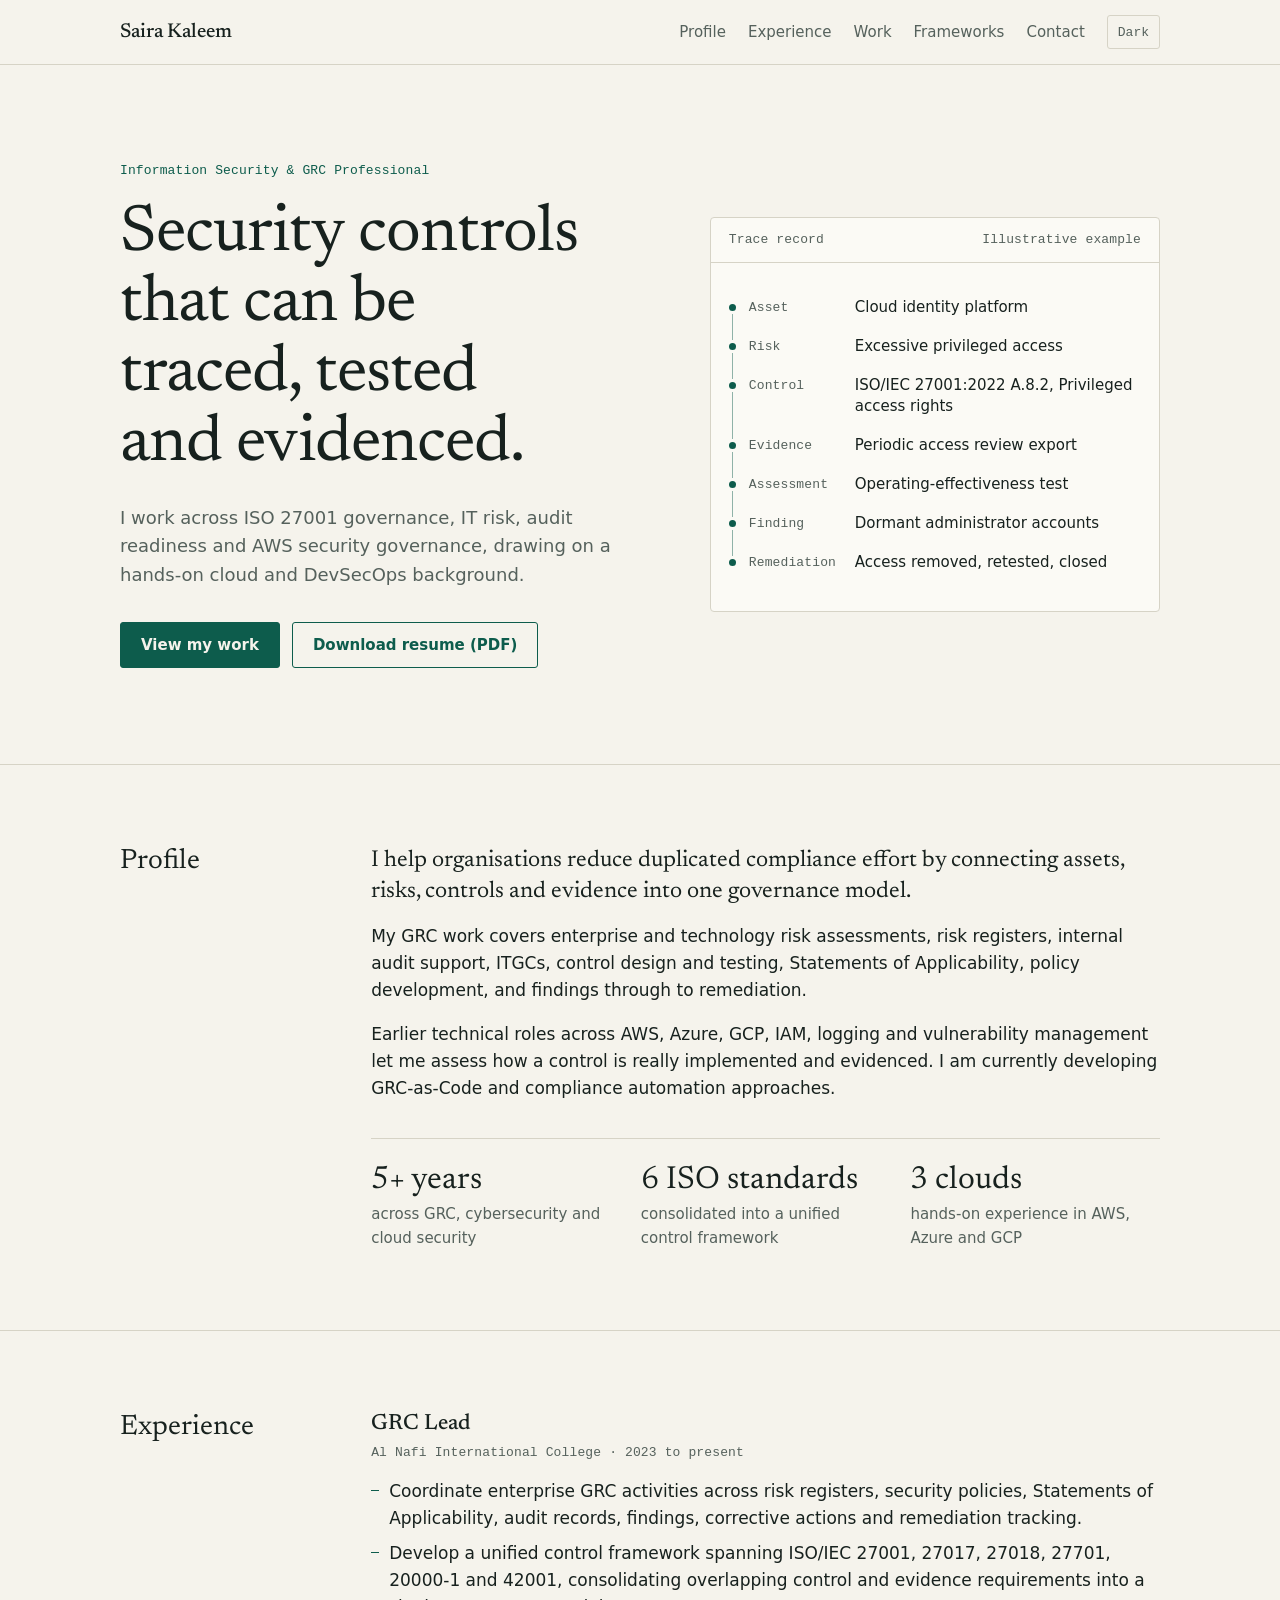
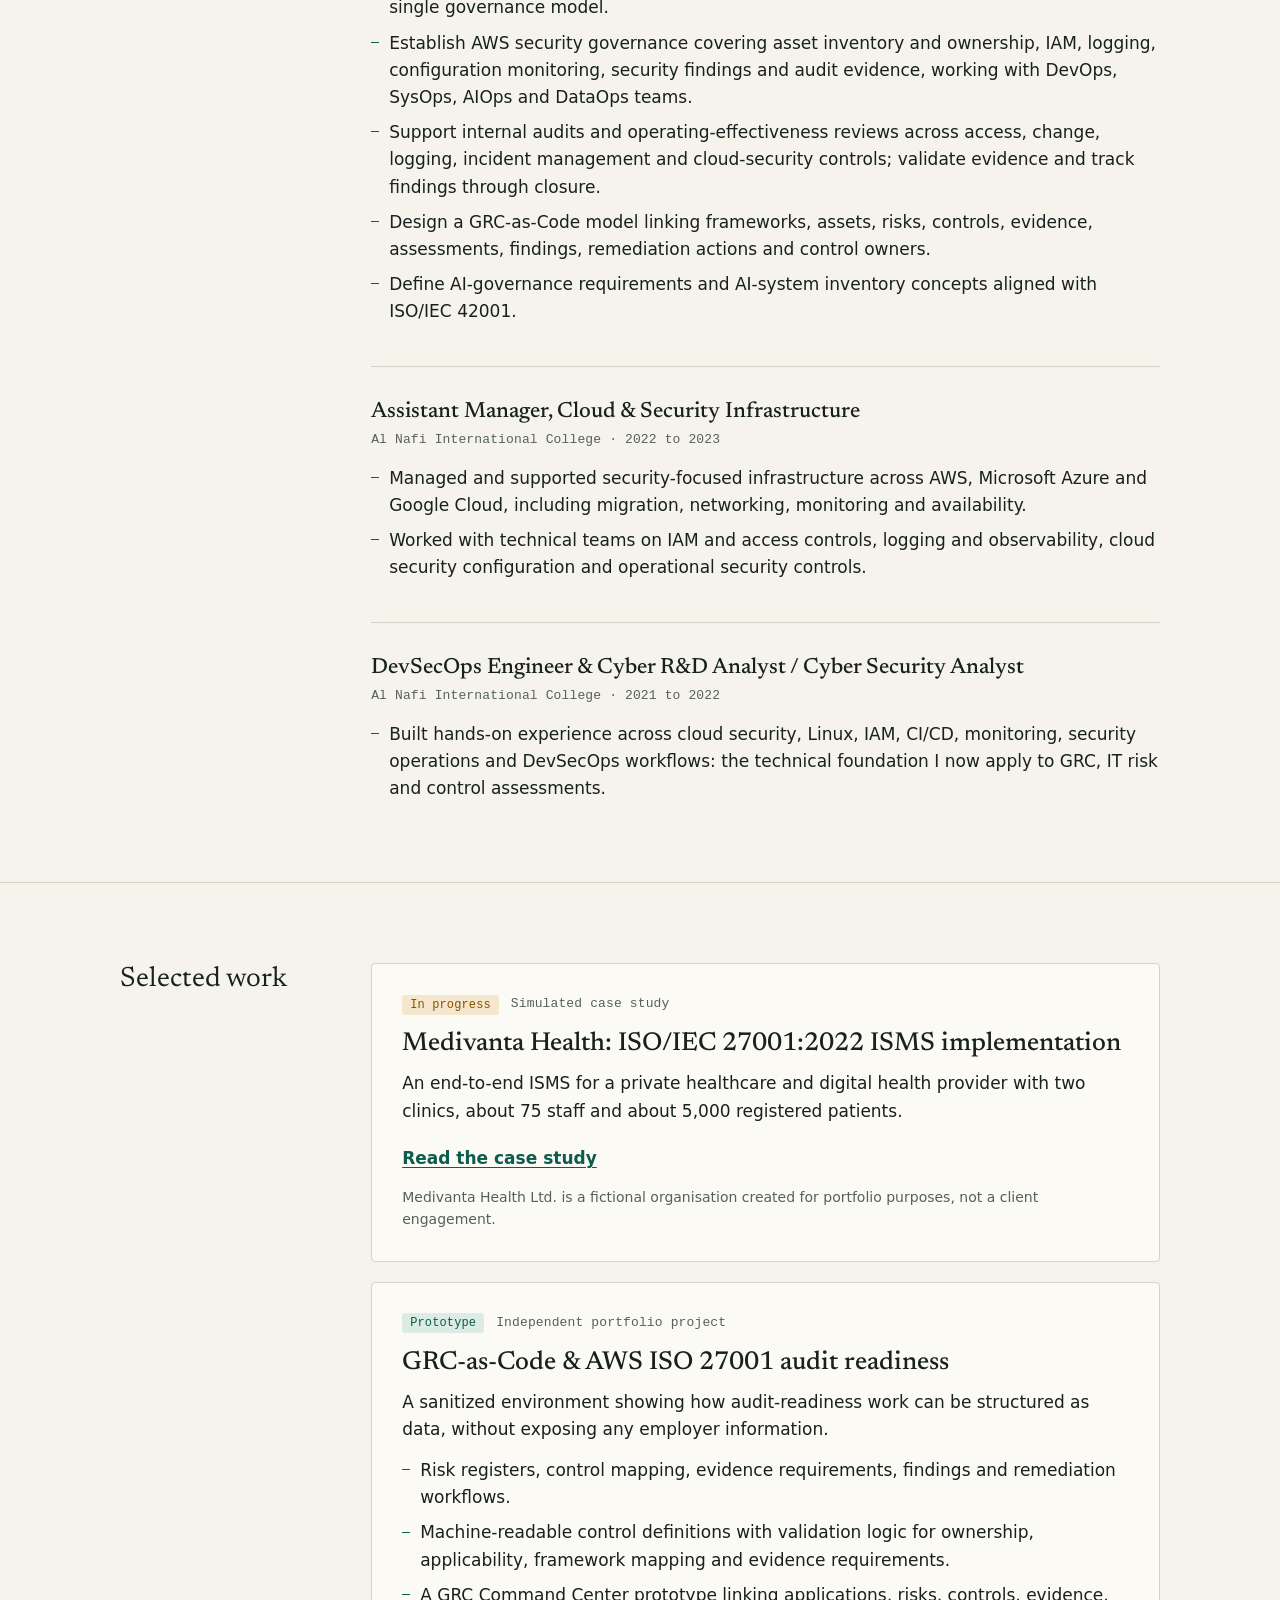
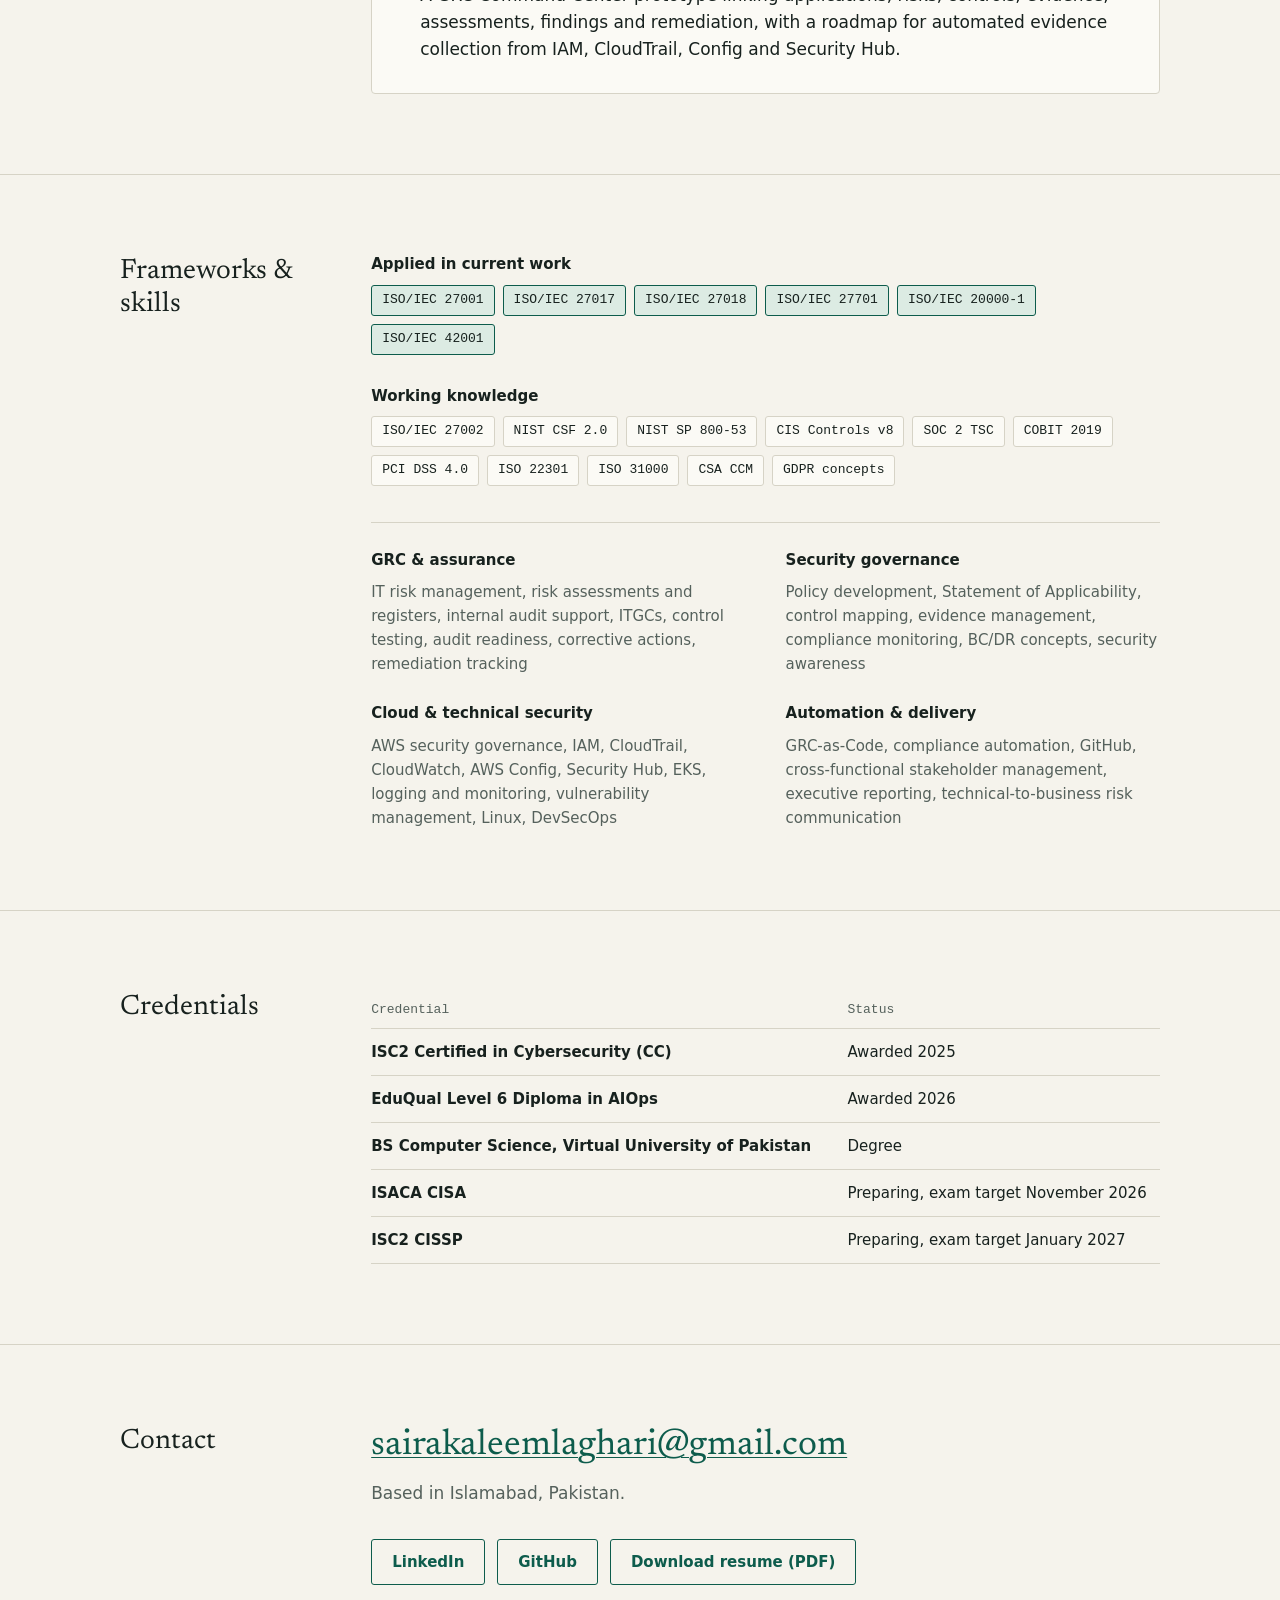
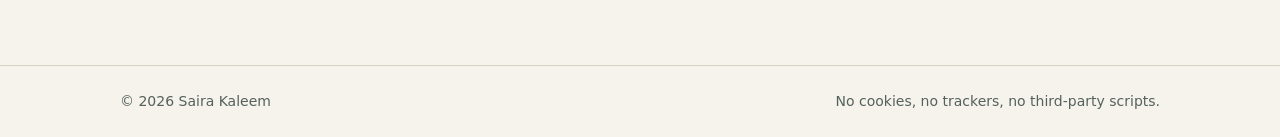
==== index.html @ 89016e3f "Add portfolio website Co-Authored-By: Claude Opus 5.5 <noreply@anthropic.com>" ====
<!doctype html>
<html lang="en">
<head>
  <meta charset="utf-8">
  <meta name="viewport" content="width=device-width, initial-scale=1">
  <meta http-equiv="Content-Security-Policy" content="default-src 'none'; style-src 'self'; script-src 'self'; img-src 'self'; font-src 'self'; base-uri 'self'; form-action 'none'">
  <meta name="referrer" content="strict-origin-when-cross-origin">
  <title>Saira Kaleem | Information Security &amp; GRC</title>
  <meta name="description" content="Information Security and GRC professional with 5+ years across ISO 27001 governance, risk management, internal audit support and AWS security governance.">
  <meta property="og:title" content="Saira Kaleem | Information Security &amp; GRC">
  <meta property="og:description" content="ISO 27001 governance, IT risk, audit readiness and cloud security. Portfolio and case studies.">
  <meta property="og:type" content="website">
  <link rel="icon" href="assets/favicon.svg" type="image/svg+xml">
  <link rel="preload" href="assets/fonts/newsreader-var.woff2" as="font" type="font/woff2" crossorigin>
  <link rel="stylesheet" href="assets/styles.css">
  <script src="assets/theme.js"></script>
</head>
<body>
<a class="skip" href="#main">Skip to content</a>

<header class="site-head">
  <div class="wrap">
    <a class="brand" href="#top">Saira Kaleem</a>
    <nav class="nav" aria-label="Main">
      <a href="#profile">Profile</a>
      <a href="#experience">Experience</a>
      <a href="#work">Work</a>
      <a href="#frameworks">Frameworks</a>
      <a href="#contact">Contact</a>
      <button class="theme-toggle" type="button" hidden>Theme</button>
    </nav>
  </div>
</header>

<main id="main">
  <section class="hero" id="top">
    <div class="wrap">
      <div>
        <p class="eyebrow mono">Information Security &amp; GRC Professional</p>
        <h1>Security controls that can be traced, tested and evidenced.</h1>
        <p class="hero-lede">I work across ISO 27001 governance, IT risk, audit readiness and AWS security governance, drawing on a hands-on cloud and DevSecOps background.</p>
        <div class="actions">
          <a class="btn btn-primary" href="#work">View my work</a>
          <a class="btn btn-ghost" href="assets/Saira_Kaleem_Resume.pdf" download>Download resume (PDF)</a>
        </div>
      </div>

      <figure class="trace" aria-label="Illustrative example of one risk traced from asset to remediation">
        <figcaption class="trace-head mono"><span>Trace record</span><span>Illustrative example</span></figcaption>
        <ol class="trace-list">
          <li><span class="mono">Asset</span><span>Cloud identity platform</span></li>
          <li><span class="mono">Risk</span><span>Excessive privileged access</span></li>
          <li><span class="mono">Control</span><span>ISO/IEC 27001:2022 A.8.2, Privileged access rights</span></li>
          <li><span class="mono">Evidence</span><span>Periodic access review export</span></li>
          <li><span class="mono">Assessment</span><span>Operating-effectiveness test</span></li>
          <li><span class="mono">Finding</span><span>Dormant administrator accounts</span></li>
          <li><span class="mono">Remediation</span><span>Access removed, retested, closed</span></li>
        </ol>
      </figure>
    </div>
  </section>

  <section class="section" id="profile">
    <div class="wrap">
      <div class="section-label"><h2>Profile</h2></div>
      <div>
        <div class="profile">
          <div class="profile-text">
            <p>I help organisations reduce duplicated compliance effort by connecting assets, risks, controls and evidence into one governance model.</p>
            <p>My GRC work covers enterprise and technology risk assessments, risk registers, internal audit support, ITGCs, control design and testing, Statements of Applicability, policy development, and findings through to remediation.</p>
            <p>Earlier technical roles across AWS, Azure, GCP, IAM, logging and vulnerability management let me assess how a control is really implemented and evidenced. I am currently developing GRC-as-Code and compliance automation approaches.</p>
          </div>
        </div>
        <dl class="facts">
          <div><dt>5+ years</dt><dd>across GRC, cybersecurity and cloud security</dd></div>
          <div><dt>6 ISO standards</dt><dd>consolidated into a unified control framework</dd></div>
          <div><dt>3 clouds</dt><dd>hands-on experience in AWS, Azure and GCP</dd></div>
        </dl>
      </div>
    </div>
  </section>

  <section class="section" id="experience">
    <div class="wrap">
      <div class="section-label"><h2>Experience</h2></div>
      <div>
        <article class="role">
          <h3>GRC Lead</h3>
          <p class="role-meta mono">Al Nafi International College · 2023 to present</p>
          <ul class="ticks">
            <li>Coordinate enterprise GRC activities across risk registers, security policies, Statements of Applicability, audit records, findings, corrective actions and remediation tracking.</li>
            <li>Develop a unified control framework spanning ISO/IEC 27001, 27017, 27018, 27701, 20000-1 and 42001, consolidating overlapping control and evidence requirements into a single governance model.</li>
            <li>Establish AWS security governance covering asset inventory and ownership, IAM, logging, configuration monitoring, security findings and audit evidence, working with DevOps, SysOps, AIOps and DataOps teams.</li>
            <li>Support internal audits and operating-effectiveness reviews across access, change, logging, incident management and cloud-security controls; validate evidence and track findings through closure.</li>
            <li>Design a GRC-as-Code model linking frameworks, assets, risks, controls, evidence, assessments, findings, remediation actions and control owners.</li>
            <li>Define AI-governance requirements and AI-system inventory concepts aligned with ISO/IEC 42001.</li>
          </ul>
        </article>
        <article class="role">
          <h3>Assistant Manager, Cloud &amp; Security Infrastructure</h3>
          <p class="role-meta mono">Al Nafi International College · 2022 to 2023</p>
          <ul class="ticks">
            <li>Managed and supported security-focused infrastructure across AWS, Microsoft Azure and Google Cloud, including migration, networking, monitoring and availability.</li>
            <li>Worked with technical teams on IAM and access controls, logging and observability, cloud security configuration and operational security controls.</li>
          </ul>
        </article>
        <article class="role">
          <h3>DevSecOps Engineer &amp; Cyber R&amp;D Analyst / Cyber Security Analyst</h3>
          <p class="role-meta mono">Al Nafi International College · 2021 to 2022</p>
          <ul class="ticks">
            <li>Built hands-on experience across cloud security, Linux, IAM, CI/CD, monitoring, security operations and DevSecOps workflows: the technical foundation I now apply to GRC, IT risk and control assessments.</li>
          </ul>
        </article>
      </div>
    </div>
  </section>

  <section class="section" id="work">
    <div class="wrap">
      <div class="section-label"><h2>Selected work</h2></div>
      <div>
        <article class="card">
          <div class="card-top mono"><span class="status status-progress">In progress</span><span>Simulated case study</span></div>
          <h3>Medivanta Health: ISO/IEC 27001:2022 ISMS implementation</h3>
          <p>An end-to-end ISMS for a private healthcare and digital health provider with two clinics, about 75 staff and about 5,000 registered patients.</p>
          <a class="card-link" href="projects/medivanta-isms.html">Read the case study</a>
          <p class="fineprint">Medivanta Health Ltd. is a fictional organisation created for portfolio purposes, not a client engagement.</p>
        </article>
        <article class="card">
          <div class="card-top mono"><span class="status status-built">Prototype</span><span>Independent portfolio project</span></div>
          <h3>GRC-as-Code &amp; AWS ISO 27001 audit readiness</h3>
          <p>A sanitized environment showing how audit-readiness work can be structured as data, without exposing any employer information.</p>
          <ul class="ticks">
            <li>Risk registers, control mapping, evidence requirements, findings and remediation workflows.</li>
            <li>Machine-readable control definitions with validation logic for ownership, applicability, framework mapping and evidence requirements.</li>
            <li>A GRC Command Center prototype linking applications, risks, controls, evidence, assessments, findings and remediation, with a roadmap for automated evidence collection from IAM, CloudTrail, Config and Security Hub.</li>
          </ul>
        </article>
      </div>
    </div>
  </section>

  <section class="section" id="frameworks">
    <div class="wrap">
      <div class="section-label"><h2>Frameworks &amp; skills</h2></div>
      <div>
        <div class="block">
          <h3 class="sub-h">Applied in current work</h3>
          <ul class="chips applied">
            <li>ISO/IEC 27001</li><li>ISO/IEC 27017</li><li>ISO/IEC 27018</li><li>ISO/IEC 27701</li><li>ISO/IEC 20000-1</li><li>ISO/IEC 42001</li>
          </ul>
        </div>
        <div class="block">
          <h3 class="sub-h">Working knowledge</h3>
          <ul class="chips">
            <li>ISO/IEC 27002</li><li>NIST CSF 2.0</li><li>NIST SP 800-53</li><li>CIS Controls v8</li><li>SOC 2 TSC</li><li>COBIT 2019</li><li>PCI DSS 4.0</li><li>ISO 22301</li><li>ISO 31000</li><li>CSA CCM</li><li>GDPR concepts</li>
          </ul>
        </div>
        <div class="skills">
          <div><h3 class="sub-h">GRC &amp; assurance</h3><p>IT risk management, risk assessments and registers, internal audit support, ITGCs, control testing, audit readiness, corrective actions, remediation tracking</p></div>
          <div><h3 class="sub-h">Security governance</h3><p>Policy development, Statement of Applicability, control mapping, evidence management, compliance monitoring, BC/DR concepts, security awareness</p></div>
          <div><h3 class="sub-h">Cloud &amp; technical security</h3><p>AWS security governance, IAM, CloudTrail, CloudWatch, AWS Config, Security Hub, EKS, logging and monitoring, vulnerability management, Linux, DevSecOps</p></div>
          <div><h3 class="sub-h">Automation &amp; delivery</h3><p>GRC-as-Code, compliance automation, GitHub, cross-functional stakeholder management, executive reporting, technical-to-business risk communication</p></div>
        </div>
      </div>
    </div>
  </section>

  <section class="section" id="credentials">
    <div class="wrap">
      <div class="section-label"><h2>Credentials</h2></div>
      <div class="table-scroll">
        <table>
          <thead><tr><th scope="col">Credential</th><th scope="col">Status</th></tr></thead>
          <tbody>
            <tr><th scope="row">ISC2 Certified in Cybersecurity (CC)</th><td>Awarded 2025</td></tr>
            <tr><th scope="row">EduQual Level 6 Diploma in AIOps</th><td>Awarded 2026</td></tr>
            <tr><th scope="row">BS Computer Science, Virtual University of Pakistan</th><td>Degree</td></tr>
            <tr><th scope="row">ISACA CISA</th><td>Preparing, exam target November 2026</td></tr>
            <tr><th scope="row">ISC2 CISSP</th><td>Preparing, exam target January 2027</td></tr>
          </tbody>
        </table>
      </div>
    </div>
  </section>

  <section class="section" id="contact">
    <div class="wrap">
      <div class="section-label"><h2>Contact</h2></div>
      <div>
        <p class="contact-line"><a href="mailto:sairakaleemlaghari@gmail.com">sairakaleemlaghari@gmail.com</a></p>
        <p class="contact-meta">Based in Islamabad, Pakistan.</p>
        <div class="actions">
          <a class="btn btn-ghost" href="https://www.linkedin.com/in/sairakaleem/" rel="me noopener">LinkedIn</a>
          <a class="btn btn-ghost" href="https://github.com/Saira521" rel="me noopener">GitHub</a>
          <a class="btn btn-ghost" href="assets/Saira_Kaleem_Resume.pdf" download>Download resume (PDF)</a>
        </div>
      </div>
    </div>
  </section>
</main>

<footer class="site-foot">
  <div class="wrap">
    <span>© 2026 Saira Kaleem</span>
    <span>No cookies, no trackers, no third-party scripts.</span>
  </div>
</footer>
</body>
</html>
---- assets/styles.css ----
/* Saira Kaleem portfolio. Colours are tokens; dark mode redefines them only. */

@font-face { font-family: "Newsreader"; src: url("fonts/newsreader-var.woff2") format("woff2"); font-weight: 200 800; font-display: swap; }
@font-face { font-family: "IBM Plex Sans"; src: url("fonts/plex-sans-400.woff2") format("woff2"); font-weight: 400; font-display: swap; }
@font-face { font-family: "IBM Plex Sans"; src: url("fonts/plex-sans-600.woff2") format("woff2"); font-weight: 600; font-display: swap; }
@font-face { font-family: "IBM Plex Mono"; src: url("fonts/plex-mono-400.woff2") format("woff2"); font-weight: 400; font-display: swap; }

:root {
  color-scheme: light;
  --paper: #f5f3ec;
  --panel: #fbfaf5;
  --ink: #17211e;
  --muted: #55615c;
  --rule: #d6d3c6;
  --accent: #0d5c4c;
  --accent-ink: #f5f3ec;
  --amber: #8a5200;
  --amber-bg: #f4e7cd;
  --green-bg: #dcebe3;

  --serif: "Newsreader", Georgia, "Times New Roman", serif;
  --sans: "IBM Plex Sans", "Segoe UI", system-ui, sans-serif;
  --mono: "IBM Plex Mono", Consolas, monospace;
  --gutter: clamp(16px, 4vw, 40px);
}

@media (prefers-color-scheme: dark) {
  :root:not([data-theme="light"]) {
    color-scheme: dark;
    --paper: #101614;
    --panel: #171f1c;
    --ink: #e8eae3;
    --muted: #a0aaa5;
    --rule: #2d3733;
    --accent: #6fcdb5;
    --accent-ink: #0d1412;
    --amber: #e7b566;
    --amber-bg: #33280f;
    --green-bg: #17302a;
  }
}

:root[data-theme="dark"] {
  color-scheme: dark;
  --paper: #101614;
  --panel: #171f1c;
  --ink: #e8eae3;
  --muted: #a0aaa5;
  --rule: #2d3733;
  --accent: #6fcdb5;
  --accent-ink: #0d1412;
  --amber: #e7b566;
  --amber-bg: #33280f;
  --green-bg: #17302a;
}

*, *::before, *::after { box-sizing: border-box; }
html { scroll-behavior: smooth; scroll-padding-top: 88px; -webkit-text-size-adjust: 100%; }
body { margin: 0; background: var(--paper); color: var(--ink); font: 400 17px/1.6 var(--sans); }
img { display: block; max-width: 100%; height: auto; }
a { color: var(--accent); text-underline-offset: 3px; text-decoration-thickness: 1px; }
a:hover { text-decoration-thickness: 2px; }
:focus-visible { outline: 2px solid var(--accent); outline-offset: 3px; border-radius: 2px; }
h1, h2, h3, p, ul, dl, dd, table { margin: 0; padding: 0; }
ul { list-style: none; }

.wrap { width: 100%; max-width: 1120px; margin: 0 auto; padding: 0 var(--gutter); }
.skip { position: absolute; left: -999px; top: 8px; background: var(--ink); color: var(--paper); padding: 8px 14px; z-index: 20; }
.skip:focus { left: 8px; }
.mono { font-family: var(--mono); font-size: 0.8125rem; letter-spacing: 0.01em; }

/* Header */
.site-head { position: sticky; top: 0; z-index: 10; background: var(--paper); border-bottom: 1px solid var(--rule); }
.site-head .wrap { display: flex; flex-wrap: wrap; align-items: center; gap: 4px 28px; min-height: 64px; padding-block: 10px; }
.brand { font: 500 1.25rem/1.2 var(--serif); color: var(--ink); text-decoration: none; margin-right: auto; }
.nav { display: flex; flex-wrap: wrap; align-items: center; gap: 2px 22px; font-size: 0.9375rem; }
.nav a { color: var(--muted); text-decoration: none; padding: 6px 0; }
.nav a:hover { color: var(--ink); }
.theme-toggle { font: 400 0.8125rem var(--mono); color: var(--muted); background: none; border: 1px solid var(--rule); border-radius: 3px; padding: 6px 10px; cursor: pointer; min-height: 34px; }
.theme-toggle:hover { color: var(--ink); border-color: var(--muted); }

/* Hero */
.hero .wrap { display: grid; grid-template-columns: minmax(0, 1.15fr) minmax(0, 1fr); gap: clamp(32px, 6vw, 72px); align-items: center; padding-block: clamp(48px, 8vw, 96px); }
.eyebrow { color: var(--accent); margin-bottom: 18px; }
.hero h1 { font: 400 clamp(2.5rem, 5.6vw, 4.125rem)/1.06 var(--serif); letter-spacing: -0.015em; text-wrap: balance; }
.hero-lede { margin-top: 24px; font-size: 1.125rem; color: var(--muted); max-width: 34em; }
.actions { display: flex; flex-wrap: wrap; gap: 12px; margin-top: 32px; }
.btn { display: inline-flex; align-items: center; min-height: 46px; padding: 10px 20px; border: 1px solid var(--accent); border-radius: 3px; font-weight: 600; font-size: 0.9375rem; text-decoration: none; }
.btn-primary { background: var(--accent); color: var(--accent-ink); }
.btn-primary:hover { opacity: 0.9; }
.btn-ghost:hover { background: var(--green-bg); }

/* Trace record: the signature element */
.trace { margin: 0; background: var(--panel); border: 1px solid var(--rule); border-radius: 4px; }
.trace-head { display: flex; flex-wrap: wrap; justify-content: space-between; gap: 2px 16px; padding: 12px 18px; border-bottom: 1px solid var(--rule); color: var(--muted); }
.trace-list { padding: 8px 18px 12px; }
.trace-list li { position: relative; display: grid; grid-template-columns: 96px minmax(0, 1fr); gap: 10px; padding: 9px 0 9px 20px; font-size: 0.9375rem; line-height: 1.4; }
.trace-list li::before { content: ""; position: absolute; left: 0; top: 16px; width: 7px; height: 7px; border-radius: 50%; background: var(--accent); }
.trace-list li:not(:last-child)::after { content: ""; position: absolute; left: 3px; top: 26px; bottom: -13px; width: 1px; background: var(--accent); opacity: 0.45; }
.trace-list .mono { color: var(--muted); padding-top: 2px; }

@media (prefers-reduced-motion: no-preference) {
  .trace-list li { animation: trace-in 0.45s ease-out both; }
  .trace-list li:nth-child(2) { animation-delay: 0.12s; }
  .trace-list li:nth-child(3) { animation-delay: 0.24s; }
  .trace-list li:nth-child(4) { animation-delay: 0.36s; }
  .trace-list li:nth-child(5) { animation-delay: 0.48s; }
  .trace-list li:nth-child(6) { animation-delay: 0.6s; }
  .trace-list li:nth-child(7) { animation-delay: 0.72s; }
}
@media (prefers-reduced-motion: reduce) { html { scroll-behavior: auto; } }
@keyframes trace-in { from { opacity: 0; transform: translateY(5px); } to { opacity: 1; transform: none; } }

/* Sections */
.section { border-top: 1px solid var(--rule); }
.section > .wrap { display: grid; grid-template-columns: 200px minmax(0, 1fr); gap: 24px clamp(24px, 4vw, 56px); padding-block: clamp(48px, 7vw, 80px); }
.section-label { position: sticky; top: 96px; align-self: start; }
.section-label h2 { font: 400 1.75rem/1.15 var(--serif); }
.section-label .mono { display: block; color: var(--muted); margin-bottom: 6px; }

/* Profile */
.profile-text p + p { margin-top: 16px; }
.profile-text p:first-child { font: 400 1.4375rem/1.35 var(--serif); }
.facts { display: grid; grid-template-columns: repeat(3, minmax(0, 1fr)); gap: 20px; margin-top: 36px; padding-top: 24px; border-top: 1px solid var(--rule); }
.facts dt { font: 400 2rem/1.1 var(--serif); }
.facts dd { font-size: 0.9375rem; color: var(--muted); margin-top: 4px; }
.facts div { display: flex; flex-direction: column; }

/* Experience */
.role + .role { margin-top: 40px; padding-top: 32px; border-top: 1px solid var(--rule); }
.role h3 { font: 500 1.375rem/1.25 var(--serif); }
.role-meta { color: var(--muted); margin: 4px 0 14px; }
.ticks li { position: relative; padding-left: 18px; }
.ticks li + li { margin-top: 8px; }
.ticks li::before { content: ""; position: absolute; left: 0; top: 0.72em; width: 8px; height: 1px; background: var(--accent); }

/* Work */
.card { display: block; background: var(--panel); border: 1px solid var(--rule); border-radius: 4px; padding: clamp(20px, 3vw, 30px); }
.card + .card { margin-top: 20px; }
.card-top { display: flex; flex-wrap: wrap; align-items: center; gap: 8px 12px; margin-bottom: 14px; color: var(--muted); }
.status { font: 400 0.75rem var(--mono); padding: 3px 8px; border-radius: 3px; }
.status-progress { background: var(--amber-bg); color: var(--amber); }
.status-built { background: var(--green-bg); color: var(--accent); }
.status-planned { background: var(--amber-bg); color: var(--amber); }
.card h3 { font: 500 1.625rem/1.2 var(--serif); }
.card p { margin-top: 10px; }
.card .ticks { margin-top: 14px; }
.card-link { display: inline-block; margin-top: 16px; font-weight: 600; padding: 4px 0; }
.fineprint { font-size: 0.875rem; color: var(--muted); }

/* Frameworks + skills */
.sub-h { font: 600 0.9375rem/1.3 var(--sans); margin-bottom: 10px; }
.sub-note { font-size: 0.9375rem; color: var(--muted); margin: -6px 0 12px; }
.block + .block { margin-top: 32px; }
.chips { display: flex; flex-wrap: wrap; gap: 8px; }
.chips li { font: 400 0.8125rem/1.3 var(--mono); padding: 6px 10px; border: 1px solid var(--rule); border-radius: 3px; background: var(--panel); }
.chips.applied li { border-color: var(--accent); background: var(--green-bg); }
.skills { display: grid; grid-template-columns: repeat(2, minmax(0, 1fr)); gap: 28px 40px; margin-top: 36px; padding-top: 28px; border-top: 1px solid var(--rule); }
.skills p { font-size: 0.9375rem; color: var(--muted); }

/* Tables */
.table-scroll { overflow-x: auto; }
table { width: 100%; border-collapse: collapse; font-size: 0.9375rem; }
th, td { text-align: left; vertical-align: top; padding: 11px 16px 11px 0; border-bottom: 1px solid var(--rule); }
th { font-weight: 600; }
thead th { font: 400 0.8125rem var(--mono); color: var(--muted); }
td:last-child, th:last-child { padding-right: 0; }

/* Contact */
.contact-line { font: 400 clamp(1.5rem, 3.6vw, 2.25rem)/1.2 var(--serif); overflow-wrap: anywhere; }
.contact-meta { margin-top: 12px; color: var(--muted); }

.site-foot { border-top: 1px solid var(--rule); color: var(--muted); font-size: 0.875rem; }
.site-foot .wrap { display: flex; flex-wrap: wrap; justify-content: space-between; gap: 6px 24px; padding-block: 24px; }

/* Case study */
.study-head .wrap { padding-block: clamp(40px, 7vw, 72px) clamp(28px, 4vw, 44px); }
.study-head h1 { font: 400 clamp(2.25rem, 5vw, 3.5rem)/1.08 var(--serif); letter-spacing: -0.012em; max-width: 18em; text-wrap: balance; }
.study-head .hero-lede { max-width: 42em; }
.back { display: inline-block; margin-bottom: 24px; font-size: 0.9375rem; padding: 4px 0; }
.notice { margin-top: 28px; max-width: 46em; padding: 14px 18px; border-left: 3px solid var(--amber); background: var(--amber-bg); font-size: 0.9375rem; }
.lede-block { font: 400 1.3125rem/1.4 var(--serif); margin-bottom: 18px; }
.two-col { display: grid; grid-template-columns: repeat(2, minmax(0, 1fr)); gap: 8px 32px; }
.two-col li + li { margin-top: 0; }
.clauses tbody th { white-space: nowrap; }

@media (max-width: 860px) {
  .hero .wrap { grid-template-columns: minmax(0, 1fr); }
  .section > .wrap { grid-template-columns: minmax(0, 1fr); }
  .section-label { position: static; }
}
@media (max-width: 620px) {
  html { scroll-padding-top: 112px; }
  body { font-size: 16px; }
  .site-head .wrap { padding-block: 8px; }
  .facts { grid-template-columns: minmax(0, 1fr); gap: 14px; }
  .skills, .two-col { grid-template-columns: minmax(0, 1fr); }
  .trace-list li { grid-template-columns: minmax(0, 1fr); gap: 0; }
  .btn { flex: 1 1 auto; justify-content: center; }
  .nav { gap: 0 16px; }
}
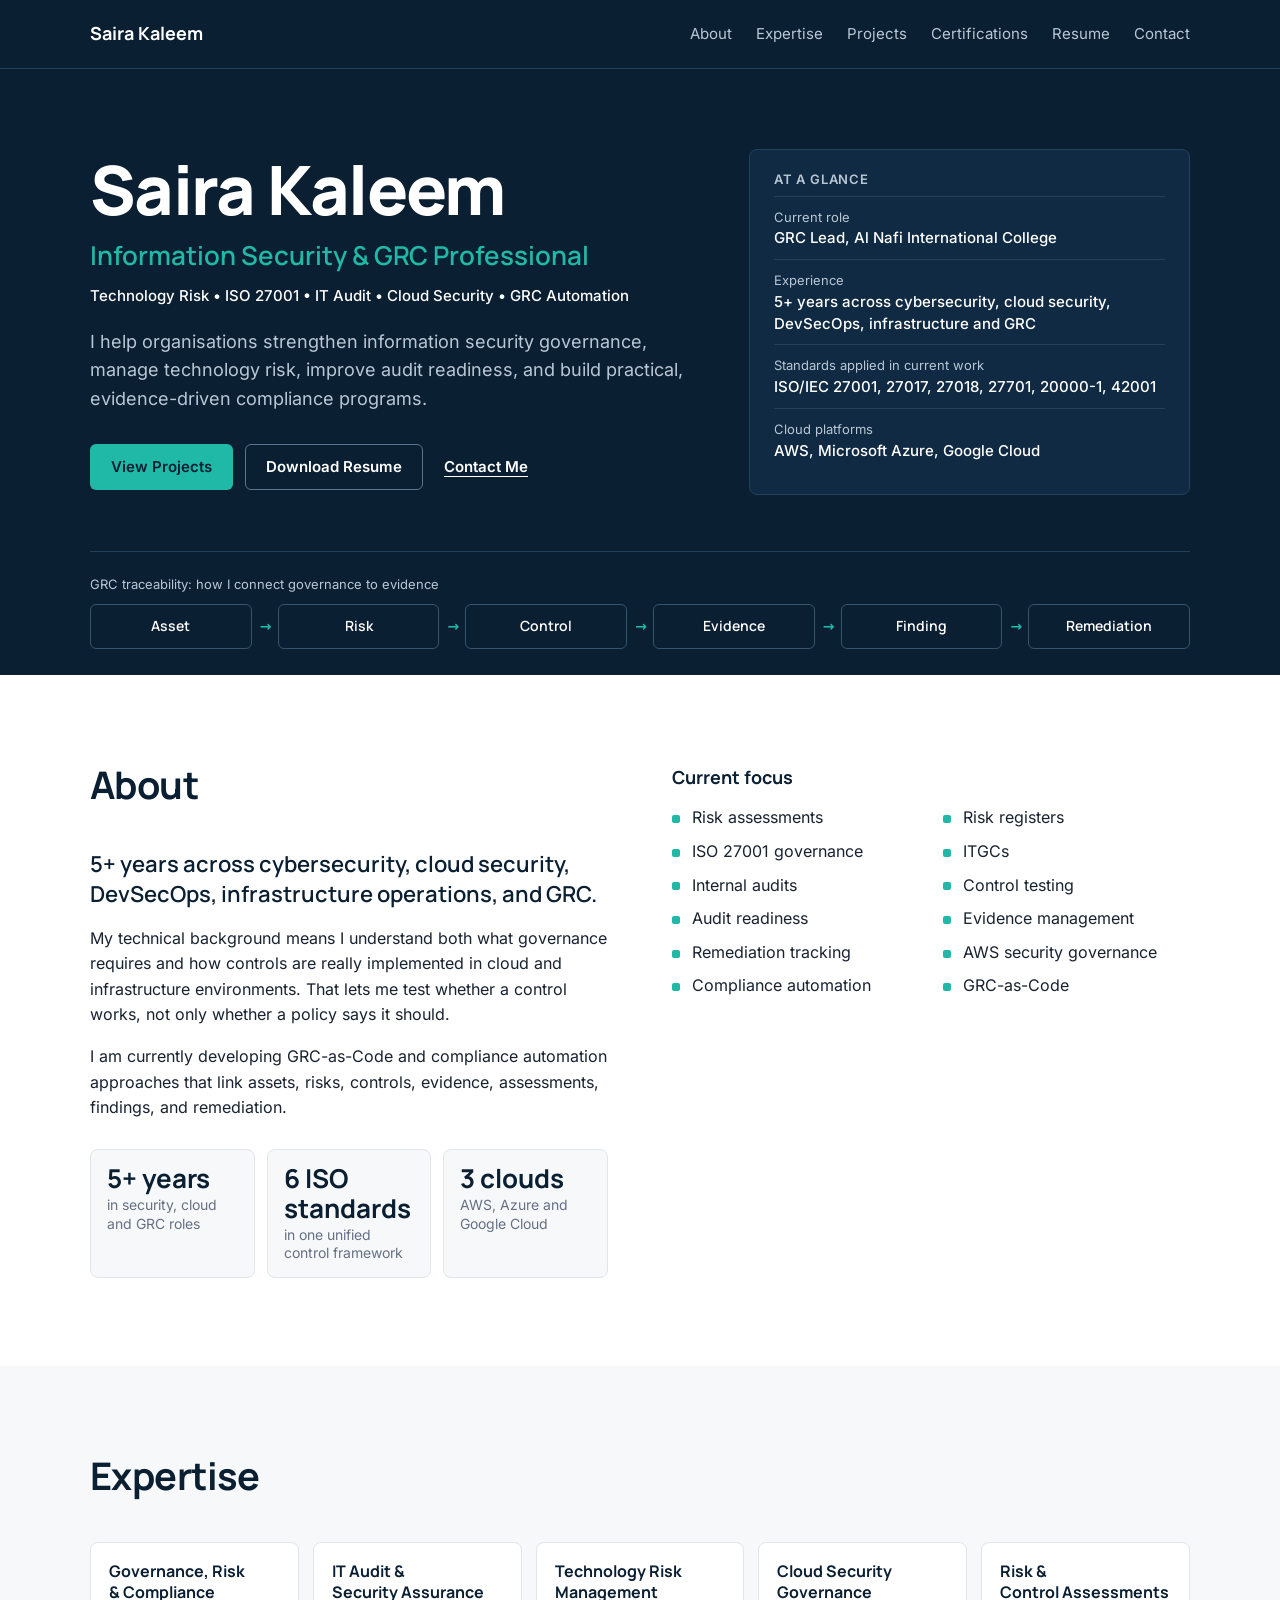
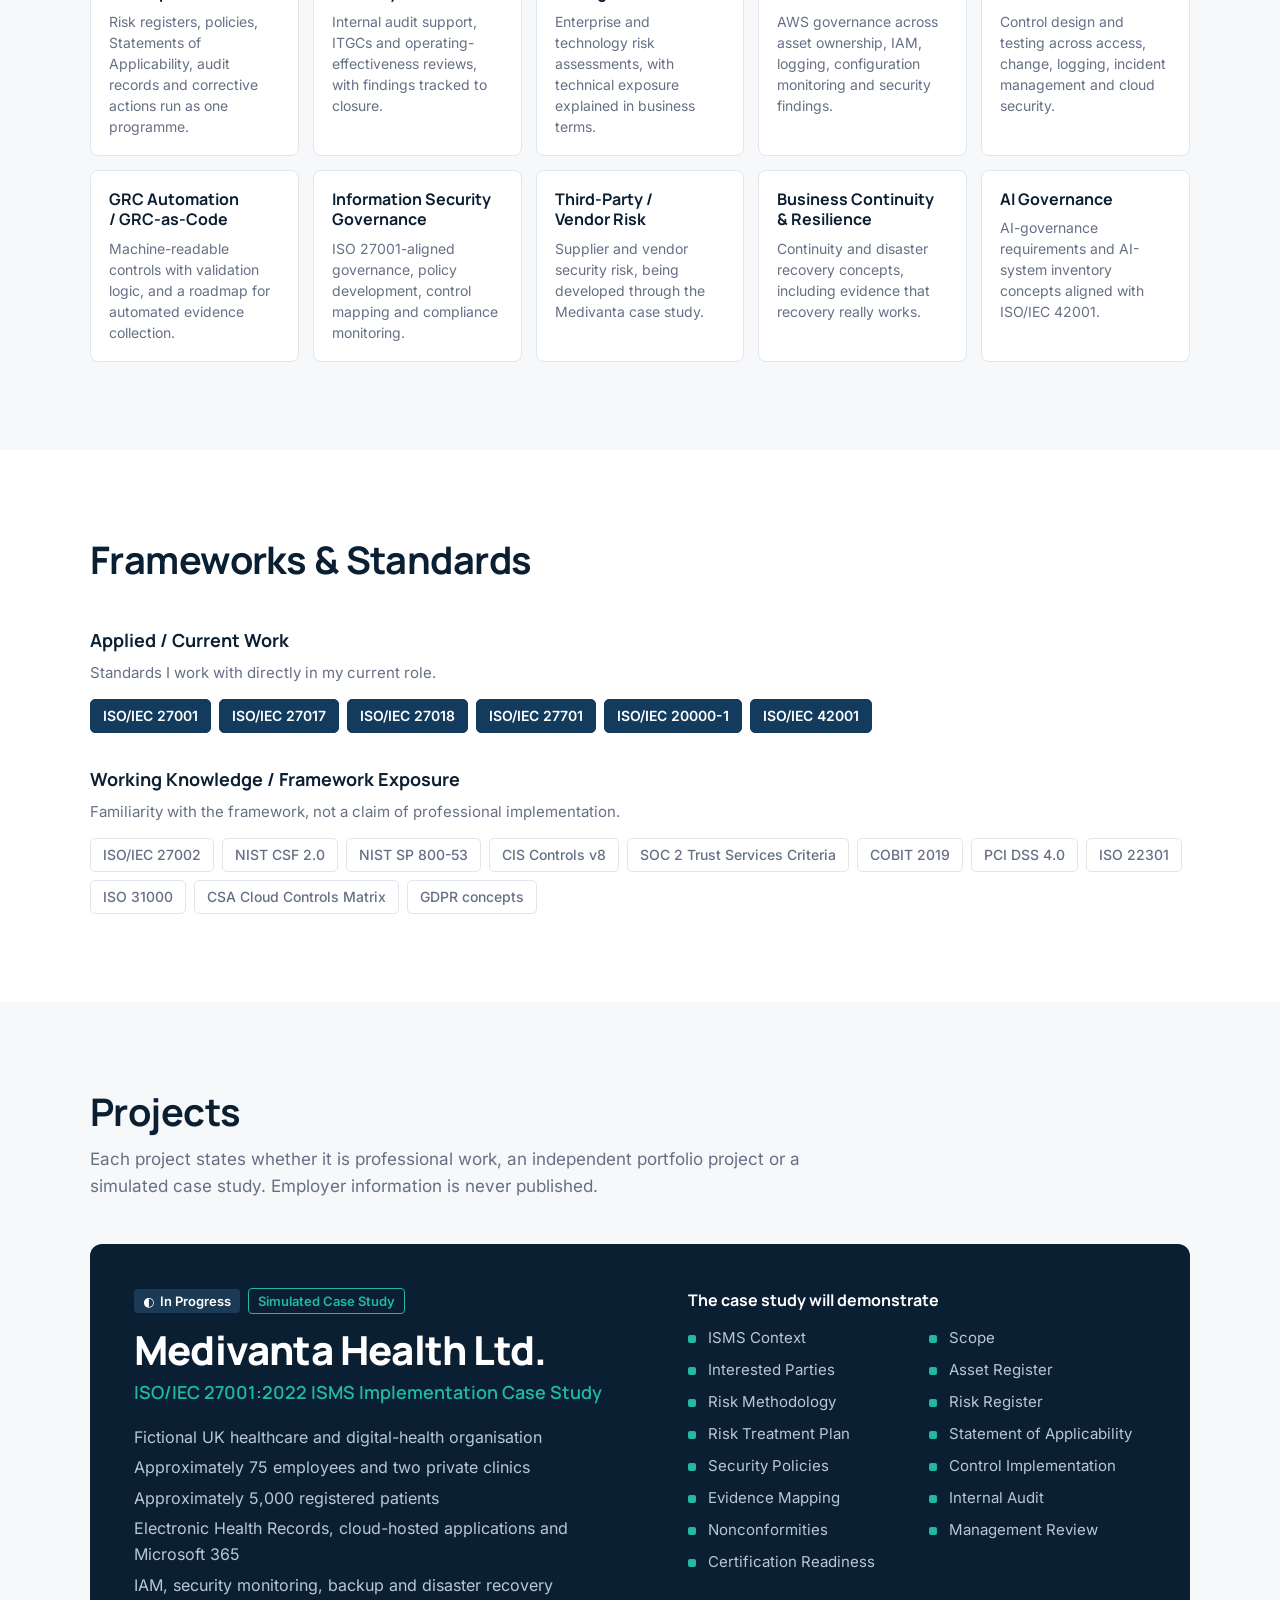
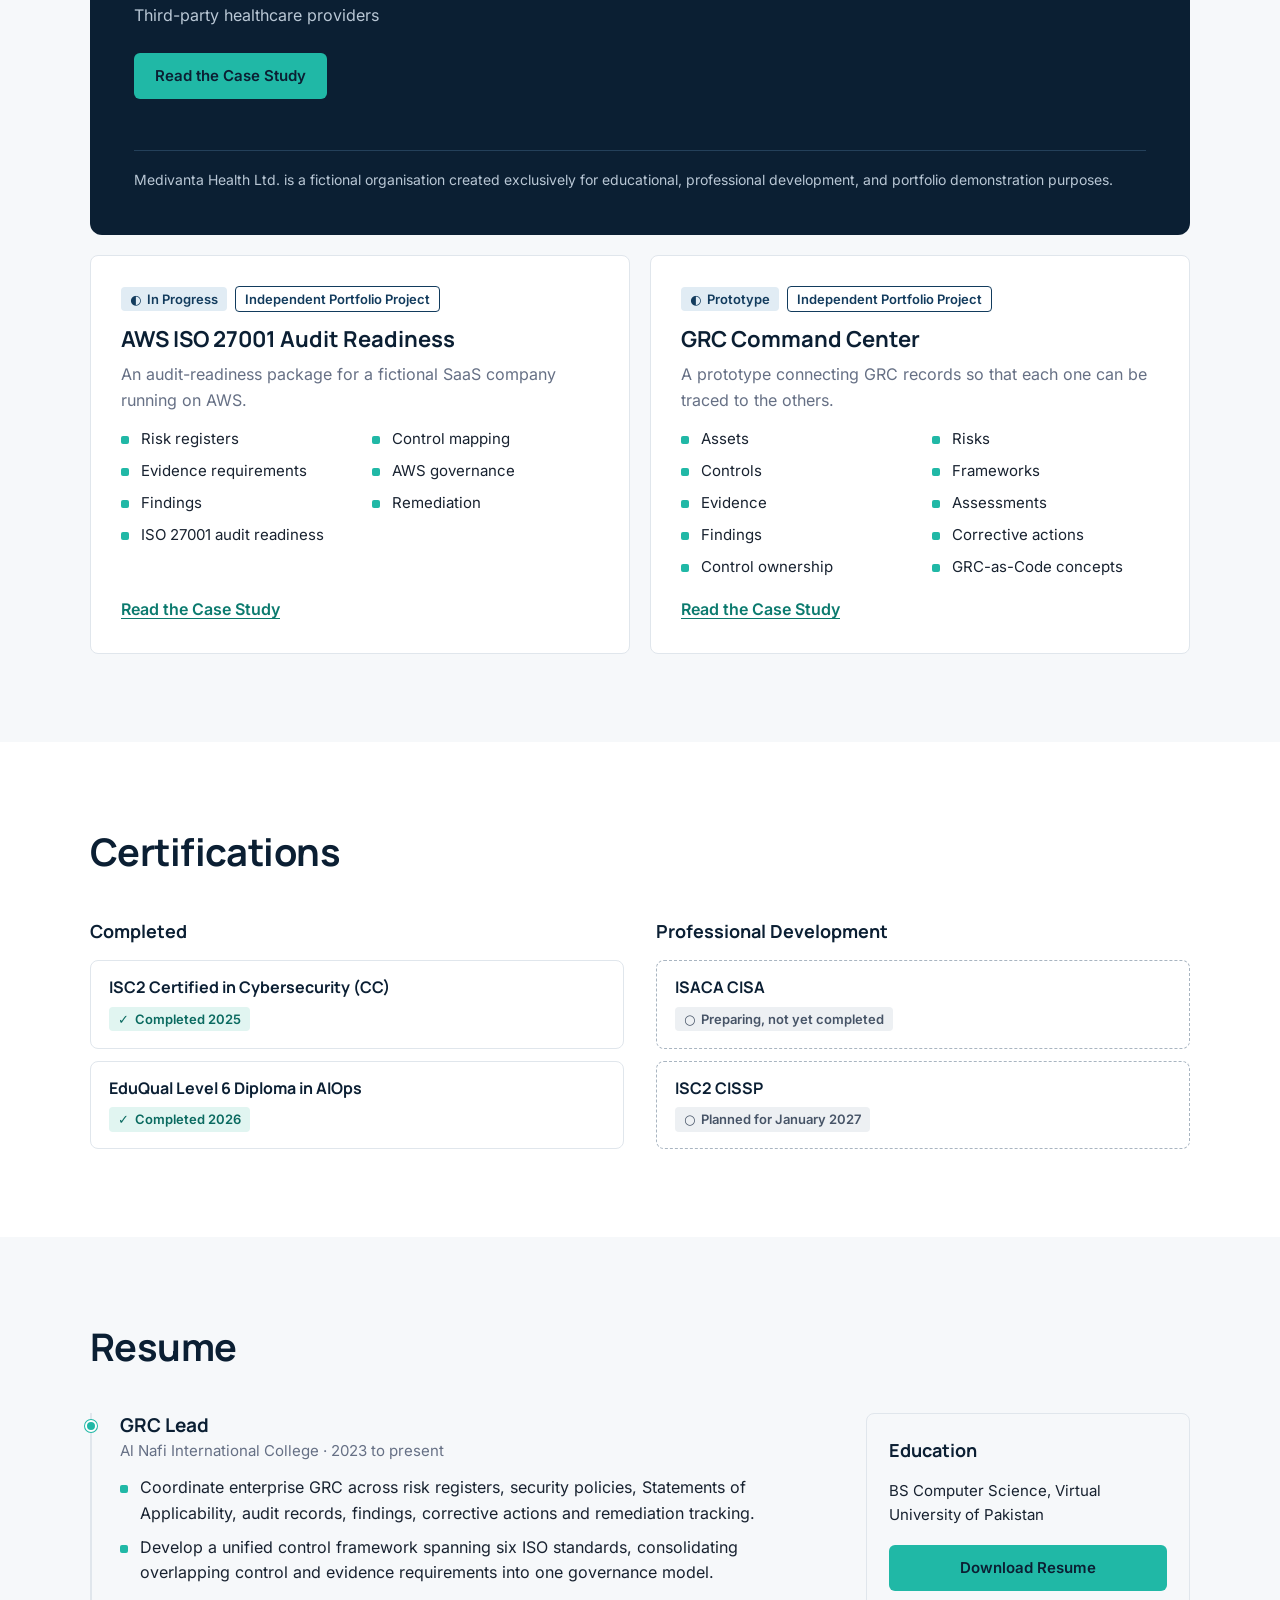
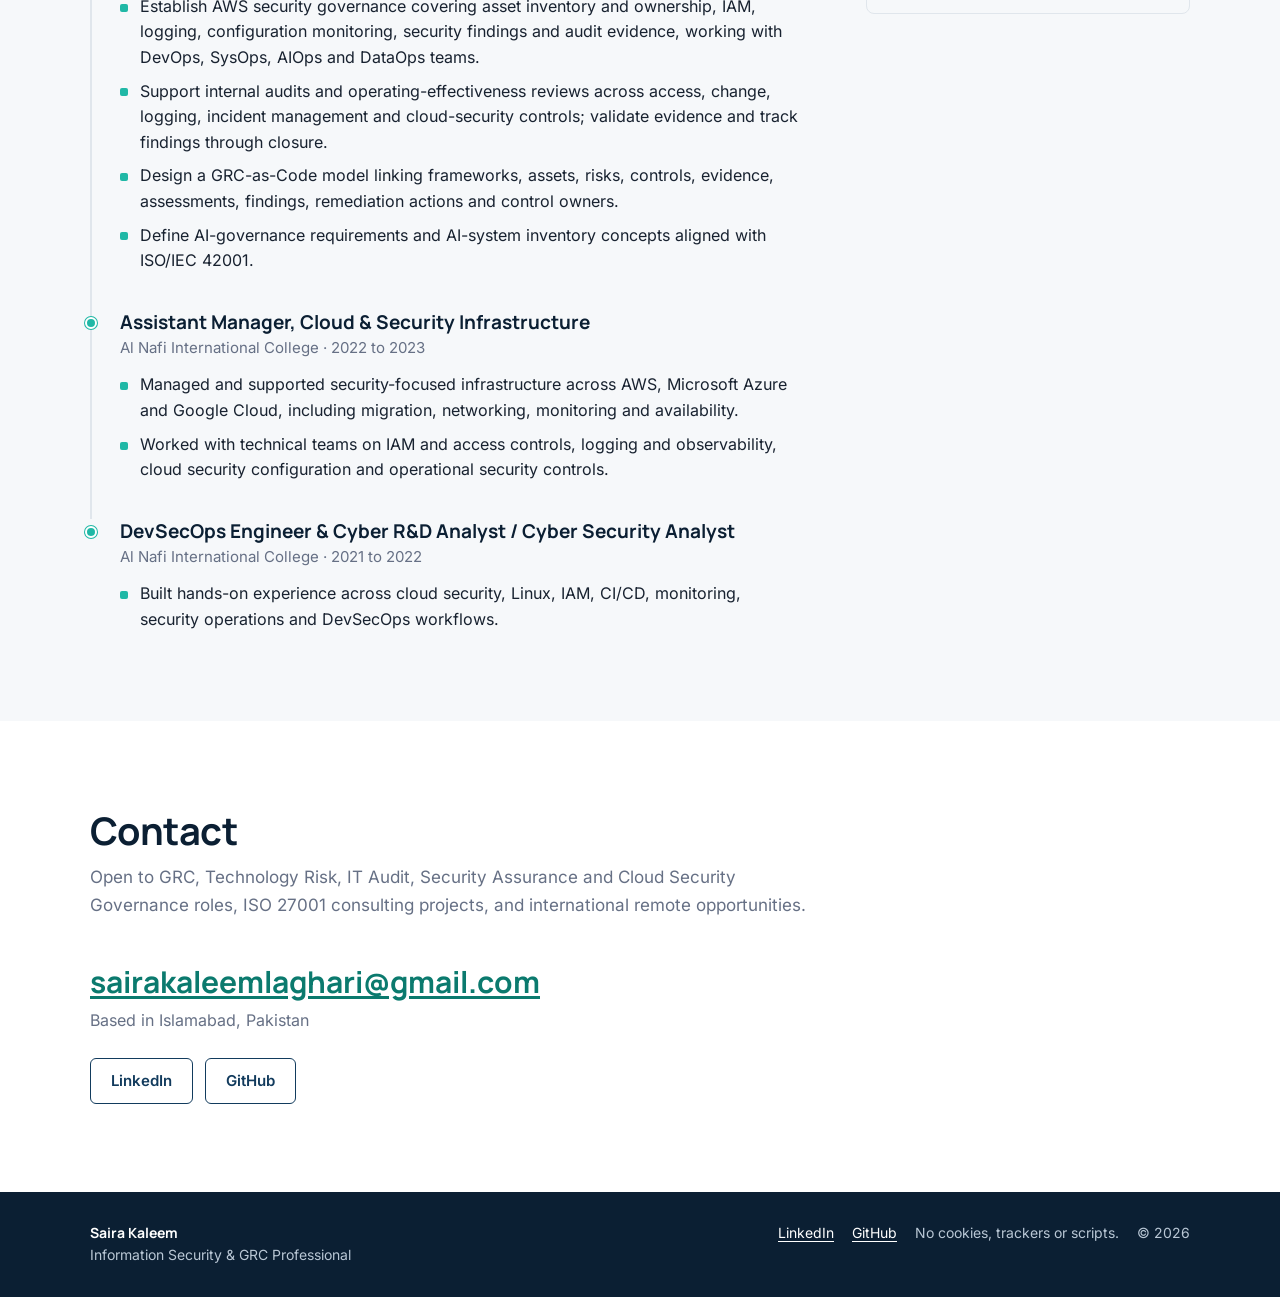
==== commit 738f6995: "Redesign site with Executive Technology Risk theme Add consulting-style case study pages, risk heatm" ====
--- a/index.html
+++ b/index.html
@@ -3,17 +3,21 @@
 <head>
   <meta charset="utf-8">
   <meta name="viewport" content="width=device-width, initial-scale=1">
-  <meta http-equiv="Content-Security-Policy" content="default-src 'none'; style-src 'self'; script-src 'self'; img-src 'self'; font-src 'self'; base-uri 'self'; form-action 'none'">
+  <meta http-equiv="Content-Security-Policy" content="default-src 'none'; style-src 'self'; img-src 'self'; font-src 'self'; base-uri 'none'; form-action 'none'">
   <meta name="referrer" content="strict-origin-when-cross-origin">
-  <title>Saira Kaleem | Information Security &amp; GRC</title>
-  <meta name="description" content="Information Security and GRC professional with 5+ years across ISO 27001 governance, risk management, internal audit support and AWS security governance.">
-  <meta property="og:title" content="Saira Kaleem | Information Security &amp; GRC">
-  <meta property="og:description" content="ISO 27001 governance, IT risk, audit readiness and cloud security. Portfolio and case studies.">
+  <title>Saira Kaleem | Information Security &amp; GRC Professional</title>
+  <meta name="description" content="Information Security and GRC professional with 5+ years across technology risk, ISO 27001, IT audit and controls, cloud security, AWS governance and GRC automation.">
+  <link rel="canonical" href="https://saira521.github.io/">
+  <meta property="og:title" content="Saira Kaleem | Information Security &amp; GRC Professional">
+  <meta property="og:description" content="Technology risk, ISO 27001, IT audit, cloud security and GRC automation. Portfolio and case studies.">
   <meta property="og:type" content="website">
+  <meta property="og:url" content="https://saira521.github.io/">
   <link rel="icon" href="assets/favicon.svg" type="image/svg+xml">
-  <link rel="preload" href="assets/fonts/newsreader-var.woff2" as="font" type="font/woff2" crossorigin>
+  <link rel="preload" href="assets/fonts/manrope-var.woff2" as="font" type="font/woff2" crossorigin>
   <link rel="stylesheet" href="assets/styles.css">
-  <script src="assets/theme.js"></script>
+  <script type="application/ld+json">
+  {"@context":"https://schema.org","@type":"Person","name":"Saira Kaleem","jobTitle":"Information Security & GRC Professional","url":"https://saira521.github.io/","sameAs":["https://www.linkedin.com/in/sairakaleem/","https://github.com/Saira521"]}
+  </script>
 </head>
 <body>
 <a class="skip" href="#main">Skip to content</a>
@@ -22,179 +26,282 @@
   <div class="wrap">
     <a class="brand" href="#top">Saira Kaleem</a>
     <nav class="nav" aria-label="Main">
-      <a href="#profile">Profile</a>
-      <a href="#experience">Experience</a>
-      <a href="#work">Work</a>
-      <a href="#frameworks">Frameworks</a>
+      <a href="#about">About</a>
+      <a href="#expertise">Expertise</a>
+      <a href="#projects">Projects</a>
+      <a href="#certifications">Certifications</a>
+      <a href="#resume">Resume</a>
       <a href="#contact">Contact</a>
-      <button class="theme-toggle" type="button" hidden>Theme</button>
     </nav>
   </div>
 </header>
 
 <main id="main">
   <section class="hero" id="top">
-    <div class="wrap">
+    <div class="wrap hero-grid">
       <div>
-        <p class="eyebrow mono">Information Security &amp; GRC Professional</p>
-        <h1>Security controls that can be traced, tested and evidenced.</h1>
-        <p class="hero-lede">I work across ISO 27001 governance, IT risk, audit readiness and AWS security governance, drawing on a hands-on cloud and DevSecOps background.</p>
+        <h1>Saira Kaleem</h1>
+        <p class="hero-role">Information Security &amp; GRC Professional</p>
+        <p class="hero-sub">Technology Risk • ISO 27001 • IT Audit • Cloud Security • GRC Automation</p>
+        <p class="hero-intro">I help organisations strengthen information security governance, manage technology risk, improve audit readiness, and build practical, evidence-driven compliance programs.</p>
         <div class="actions">
-          <a class="btn btn-primary" href="#work">View my work</a>
-          <a class="btn btn-ghost" href="assets/Saira_Kaleem_Resume.pdf" download>Download resume (PDF)</a>
-        </div>
-      </div>
-
-      <figure class="trace" aria-label="Illustrative example of one risk traced from asset to remediation">
-        <figcaption class="trace-head mono"><span>Trace record</span><span>Illustrative example</span></figcaption>
-        <ol class="trace-list">
-          <li><span class="mono">Asset</span><span>Cloud identity platform</span></li>
-          <li><span class="mono">Risk</span><span>Excessive privileged access</span></li>
-          <li><span class="mono">Control</span><span>ISO/IEC 27001:2022 A.8.2, Privileged access rights</span></li>
-          <li><span class="mono">Evidence</span><span>Periodic access review export</span></li>
-          <li><span class="mono">Assessment</span><span>Operating-effectiveness test</span></li>
-          <li><span class="mono">Finding</span><span>Dormant administrator accounts</span></li>
-          <li><span class="mono">Remediation</span><span>Access removed, retested, closed</span></li>
+          <a class="btn btn-primary" href="#projects">View Projects</a>
+          <a class="btn btn-outline-dark" href="assets/Saira_Kaleem_Resume.pdf" download>Download Resume</a>
+          <a class="btn btn-link-dark" href="#contact">Contact Me</a>
+        </div>
+      </div>
+      <aside class="glance" aria-labelledby="glance-title">
+        <h2 id="glance-title">At a glance</h2>
+        <dl>
+          <div><dt>Current role</dt><dd>GRC Lead, Al Nafi International College</dd></div>
+          <div><dt>Experience</dt><dd>5+ years across cybersecurity, cloud security, DevSecOps, infrastructure and GRC</dd></div>
+          <div><dt>Standards applied in current work</dt><dd>ISO/IEC 27001, 27017, 27018, 27701, 20000-1, 42001</dd></div>
+          <div><dt>Cloud platforms</dt><dd>AWS, Microsoft Azure, Google Cloud</dd></div>
+        </dl>
+      </aside>
+    </div>
+    <div class="wrap">
+      <div class="trace-strip">
+        <p class="trace-label" id="trace-label">GRC traceability: how I connect governance to evidence</p>
+        <ol class="flow flow-dark" aria-labelledby="trace-label">
+          <li>Asset</li><li>Risk</li><li>Control</li><li>Evidence</li><li>Finding</li><li>Remediation</li>
         </ol>
-      </figure>
-    </div>
-  </section>
-
-  <section class="section" id="profile">
-    <div class="wrap">
-      <div class="section-label"><h2>Profile</h2></div>
+      </div>
+    </div>
+  </section>
+
+  <section class="section" id="about">
+    <div class="wrap about-grid">
+      <div class="about-text">
+        <div class="section-head"><h2>About</h2></div>
+        <p class="about-lede">5+ years across cybersecurity, cloud security, DevSecOps, infrastructure operations, and GRC.</p>
+        <p>My technical background means I understand both what governance requires and how controls are really implemented in cloud and infrastructure environments. That lets me test whether a control works, not only whether a policy says it should.</p>
+        <p>I am currently developing GRC-as-Code and compliance automation approaches that link assets, risks, controls, evidence, assessments, findings, and remediation.</p>
+        <div class="stats">
+          <div class="stat"><strong>5+ years</strong><span>in security, cloud and GRC roles</span></div>
+          <div class="stat"><strong>6 ISO standards</strong><span>in one unified control framework</span></div>
+          <div class="stat"><strong>3 clouds</strong><span>AWS, Azure and Google Cloud</span></div>
+        </div>
+      </div>
       <div>
-        <div class="profile">
-          <div class="profile-text">
-            <p>I help organisations reduce duplicated compliance effort by connecting assets, risks, controls and evidence into one governance model.</p>
-            <p>My GRC work covers enterprise and technology risk assessments, risk registers, internal audit support, ITGCs, control design and testing, Statements of Applicability, policy development, and findings through to remediation.</p>
-            <p>Earlier technical roles across AWS, Azure, GCP, IAM, logging and vulnerability management let me assess how a control is really implemented and evidenced. I am currently developing GRC-as-Code and compliance automation approaches.</p>
-          </div>
-        </div>
-        <dl class="facts">
-          <div><dt>5+ years</dt><dd>across GRC, cybersecurity and cloud security</dd></div>
-          <div><dt>6 ISO standards</dt><dd>consolidated into a unified control framework</dd></div>
-          <div><dt>3 clouds</dt><dd>hands-on experience in AWS, Azure and GCP</dd></div>
-        </dl>
-      </div>
-    </div>
-  </section>
-
-  <section class="section" id="experience">
-    <div class="wrap">
-      <div class="section-label"><h2>Experience</h2></div>
-      <div>
-        <article class="role">
-          <h3>GRC Lead</h3>
-          <p class="role-meta mono">Al Nafi International College · 2023 to present</p>
-          <ul class="ticks">
-            <li>Coordinate enterprise GRC activities across risk registers, security policies, Statements of Applicability, audit records, findings, corrective actions and remediation tracking.</li>
-            <li>Develop a unified control framework spanning ISO/IEC 27001, 27017, 27018, 27701, 20000-1 and 42001, consolidating overlapping control and evidence requirements into a single governance model.</li>
-            <li>Establish AWS security governance covering asset inventory and ownership, IAM, logging, configuration monitoring, security findings and audit evidence, working with DevOps, SysOps, AIOps and DataOps teams.</li>
-            <li>Support internal audits and operating-effectiveness reviews across access, change, logging, incident management and cloud-security controls; validate evidence and track findings through closure.</li>
-            <li>Design a GRC-as-Code model linking frameworks, assets, risks, controls, evidence, assessments, findings, remediation actions and control owners.</li>
-            <li>Define AI-governance requirements and AI-system inventory concepts aligned with ISO/IEC 42001.</li>
+        <h3 class="h-sub">Current focus</h3>
+        <ul class="ticks ticks-2">
+          <li>Risk assessments</li><li>Risk registers</li>
+          <li>ISO 27001 governance</li><li>ITGCs</li>
+          <li>Internal audits</li><li>Control testing</li>
+          <li>Audit readiness</li><li>Evidence management</li>
+          <li>Remediation tracking</li><li>AWS security governance</li>
+          <li>Compliance automation</li><li>GRC-as-Code</li>
+        </ul>
+      </div>
+    </div>
+  </section>
+
+  <section class="section section-alt" id="expertise">
+    <div class="wrap">
+      <div class="section-head"><h2>Expertise</h2></div>
+      <div class="expertise-grid">
+        <article class="expertise-card"><h3>Governance, Risk &amp; Compliance</h3><p>Risk registers, policies, Statements of Applicability, audit records and corrective actions run as one programme.</p></article>
+        <article class="expertise-card"><h3>IT Audit &amp; Security Assurance</h3><p>Internal audit support, ITGCs and operating-effectiveness reviews, with findings tracked to closure.</p></article>
+        <article class="expertise-card"><h3>Technology Risk Management</h3><p>Enterprise and technology risk assessments, with technical exposure explained in business terms.</p></article>
+        <article class="expertise-card"><h3>Cloud Security Governance</h3><p>AWS governance across asset ownership, IAM, logging, configuration monitoring and security findings.</p></article>
+        <article class="expertise-card"><h3>Risk &amp; Control Assessments</h3><p>Control design and testing across access, change, logging, incident management and cloud security.</p></article>
+        <article class="expertise-card"><h3>GRC Automation / GRC-as-Code</h3><p>Machine-readable controls with validation logic, and a roadmap for automated evidence collection.</p></article>
+        <article class="expertise-card"><h3>Information Security Governance</h3><p>ISO 27001-aligned governance, policy development, control mapping and compliance monitoring.</p></article>
+        <article class="expertise-card"><h3>Third-Party / Vendor Risk</h3><p>Supplier and vendor security risk, being developed through the Medivanta case study.</p></article>
+        <article class="expertise-card"><h3>Business Continuity &amp; Resilience</h3><p>Continuity and disaster recovery concepts, including evidence that recovery really works.</p></article>
+        <article class="expertise-card"><h3>AI Governance</h3><p>AI-governance requirements and AI-system inventory concepts aligned with ISO/IEC 42001.</p></article>
+      </div>
+    </div>
+  </section>
+
+  <section class="section" id="frameworks">
+    <div class="wrap">
+      <div class="section-head"><h2>Frameworks &amp; Standards</h2></div>
+      <div class="framework-group">
+        <h3 class="h-sub">Applied / Current Work</h3>
+        <p class="framework-note">Standards I work with directly in my current role.</p>
+        <ul class="framework-list">
+          <li class="framework-badge framework-badge-applied">ISO/IEC 27001</li>
+          <li class="framework-badge framework-badge-applied">ISO/IEC 27017</li>
+          <li class="framework-badge framework-badge-applied">ISO/IEC 27018</li>
+          <li class="framework-badge framework-badge-applied">ISO/IEC 27701</li>
+          <li class="framework-badge framework-badge-applied">ISO/IEC 20000-1</li>
+          <li class="framework-badge framework-badge-applied">ISO/IEC 42001</li>
+        </ul>
+      </div>
+      <div class="framework-group">
+        <h3 class="h-sub">Working Knowledge / Framework Exposure</h3>
+        <p class="framework-note">Familiarity with the framework, not a claim of professional implementation.</p>
+        <ul class="framework-list">
+          <li class="framework-badge">ISO/IEC 27002</li>
+          <li class="framework-badge">NIST CSF 2.0</li>
+          <li class="framework-badge">NIST SP 800-53</li>
+          <li class="framework-badge">CIS Controls v8</li>
+          <li class="framework-badge">SOC 2 Trust Services Criteria</li>
+          <li class="framework-badge">COBIT 2019</li>
+          <li class="framework-badge">PCI DSS 4.0</li>
+          <li class="framework-badge">ISO 22301</li>
+          <li class="framework-badge">ISO 31000</li>
+          <li class="framework-badge">CSA Cloud Controls Matrix</li>
+          <li class="framework-badge">GDPR concepts</li>
+        </ul>
+      </div>
+    </div>
+  </section>
+
+  <section class="section section-alt" id="projects">
+    <div class="wrap">
+      <div class="section-head">
+        <h2>Projects</h2>
+        <p>Each project states whether it is professional work, an independent portfolio project or a simulated case study. Employer information is never published.</p>
+      </div>
+
+      <article class="project-card-featured project-featured">
+        <div>
+          <div class="label-row">
+            <span class="status status-active"><span aria-hidden="true">◐</span> In Progress</span>
+            <span class="type-badge">Simulated Case Study</span>
+          </div>
+          <h3>Medivanta Health Ltd.</h3>
+          <p class="project-subtitle">ISO/IEC 27001:2022 ISMS Implementation Case Study</p>
+          <ul class="project-facts">
+            <li>Fictional UK healthcare and digital-health organisation</li>
+            <li>Approximately 75 employees and two private clinics</li>
+            <li>Approximately 5,000 registered patients</li>
+            <li>Electronic Health Records, cloud-hosted applications and Microsoft 365</li>
+            <li>IAM, security monitoring, backup and disaster recovery</li>
+            <li>Third-party healthcare providers</li>
           </ul>
+          <a class="btn btn-primary" href="projects/medivanta-isms.html">Read the Case Study</a>
+        </div>
+        <div>
+          <h4>The case study will demonstrate</h4>
+          <ul class="ticks ticks-2">
+            <li>ISMS Context</li><li>Scope</li>
+            <li>Interested Parties</li><li>Asset Register</li>
+            <li>Risk Methodology</li><li>Risk Register</li>
+            <li>Risk Treatment Plan</li><li>Statement of Applicability</li>
+            <li>Security Policies</li><li>Control Implementation</li>
+            <li>Evidence Mapping</li><li>Internal Audit</li>
+            <li>Nonconformities</li><li>Management Review</li>
+            <li>Certification Readiness</li>
+          </ul>
+        </div>
+        <p class="disclaimer">Medivanta Health Ltd. is a fictional organisation created exclusively for educational, professional development, and portfolio demonstration purposes.</p>
+      </article>
+
+      <div class="project-grid">
+        <article class="project-card">
+          <div class="label-row">
+            <span class="status status-active"><span aria-hidden="true">◐</span> In Progress</span>
+            <span class="type-badge">Independent Portfolio Project</span>
+          </div>
+          <h3>AWS ISO 27001 Audit Readiness</h3>
+          <p>An audit-readiness package for a fictional SaaS company running on AWS.</p>
+          <ul class="ticks ticks-2">
+            <li>Risk registers</li><li>Control mapping</li>
+            <li>Evidence requirements</li><li>AWS governance</li>
+            <li>Findings</li><li>Remediation</li>
+            <li>ISO 27001 audit readiness</li>
+          </ul>
+          <a class="card-link" href="projects/aws-iso27001-audit-readiness.html">Read the Case Study</a>
         </article>
-        <article class="role">
-          <h3>Assistant Manager, Cloud &amp; Security Infrastructure</h3>
-          <p class="role-meta mono">Al Nafi International College · 2022 to 2023</p>
-          <ul class="ticks">
-            <li>Managed and supported security-focused infrastructure across AWS, Microsoft Azure and Google Cloud, including migration, networking, monitoring and availability.</li>
-            <li>Worked with technical teams on IAM and access controls, logging and observability, cloud security configuration and operational security controls.</li>
+        <article class="project-card">
+          <div class="label-row">
+            <span class="status status-active"><span aria-hidden="true">◐</span> Prototype</span>
+            <span class="type-badge">Independent Portfolio Project</span>
+          </div>
+          <h3>GRC Command Center</h3>
+          <p>A prototype connecting GRC records so that each one can be traced to the others.</p>
+          <ul class="ticks ticks-2">
+            <li>Assets</li><li>Risks</li>
+            <li>Controls</li><li>Frameworks</li>
+            <li>Evidence</li><li>Assessments</li>
+            <li>Findings</li><li>Corrective actions</li>
+            <li>Control ownership</li><li>GRC-as-Code concepts</li>
           </ul>
+          <a class="card-link" href="projects/grc-command-center.html">Read the Case Study</a>
         </article>
-        <article class="role">
-          <h3>DevSecOps Engineer &amp; Cyber R&amp;D Analyst / Cyber Security Analyst</h3>
-          <p class="role-meta mono">Al Nafi International College · 2021 to 2022</p>
-          <ul class="ticks">
-            <li>Built hands-on experience across cloud security, Linux, IAM, CI/CD, monitoring, security operations and DevSecOps workflows: the technical foundation I now apply to GRC, IT risk and control assessments.</li>
-          </ul>
-        </article>
-      </div>
-    </div>
-  </section>
-
-  <section class="section" id="work">
-    <div class="wrap">
-      <div class="section-label"><h2>Selected work</h2></div>
-      <div>
-        <article class="card">
-          <div class="card-top mono"><span class="status status-progress">In progress</span><span>Simulated case study</span></div>
-          <h3>Medivanta Health: ISO/IEC 27001:2022 ISMS implementation</h3>
-          <p>An end-to-end ISMS for a private healthcare and digital health provider with two clinics, about 75 staff and about 5,000 registered patients.</p>
-          <a class="card-link" href="projects/medivanta-isms.html">Read the case study</a>
-          <p class="fineprint">Medivanta Health Ltd. is a fictional organisation created for portfolio purposes, not a client engagement.</p>
-        </article>
-        <article class="card">
-          <div class="card-top mono"><span class="status status-built">Prototype</span><span>Independent portfolio project</span></div>
-          <h3>GRC-as-Code &amp; AWS ISO 27001 audit readiness</h3>
-          <p>A sanitized environment showing how audit-readiness work can be structured as data, without exposing any employer information.</p>
-          <ul class="ticks">
-            <li>Risk registers, control mapping, evidence requirements, findings and remediation workflows.</li>
-            <li>Machine-readable control definitions with validation logic for ownership, applicability, framework mapping and evidence requirements.</li>
-            <li>A GRC Command Center prototype linking applications, risks, controls, evidence, assessments, findings and remediation, with a roadmap for automated evidence collection from IAM, CloudTrail, Config and Security Hub.</li>
-          </ul>
-        </article>
-      </div>
-    </div>
-  </section>
-
-  <section class="section" id="frameworks">
-    <div class="wrap">
-      <div class="section-label"><h2>Frameworks &amp; skills</h2></div>
-      <div>
-        <div class="block">
-          <h3 class="sub-h">Applied in current work</h3>
-          <ul class="chips applied">
-            <li>ISO/IEC 27001</li><li>ISO/IEC 27017</li><li>ISO/IEC 27018</li><li>ISO/IEC 27701</li><li>ISO/IEC 20000-1</li><li>ISO/IEC 42001</li>
-          </ul>
-        </div>
-        <div class="block">
-          <h3 class="sub-h">Working knowledge</h3>
-          <ul class="chips">
-            <li>ISO/IEC 27002</li><li>NIST CSF 2.0</li><li>NIST SP 800-53</li><li>CIS Controls v8</li><li>SOC 2 TSC</li><li>COBIT 2019</li><li>PCI DSS 4.0</li><li>ISO 22301</li><li>ISO 31000</li><li>CSA CCM</li><li>GDPR concepts</li>
-          </ul>
-        </div>
-        <div class="skills">
-          <div><h3 class="sub-h">GRC &amp; assurance</h3><p>IT risk management, risk assessments and registers, internal audit support, ITGCs, control testing, audit readiness, corrective actions, remediation tracking</p></div>
-          <div><h3 class="sub-h">Security governance</h3><p>Policy development, Statement of Applicability, control mapping, evidence management, compliance monitoring, BC/DR concepts, security awareness</p></div>
-          <div><h3 class="sub-h">Cloud &amp; technical security</h3><p>AWS security governance, IAM, CloudTrail, CloudWatch, AWS Config, Security Hub, EKS, logging and monitoring, vulnerability management, Linux, DevSecOps</p></div>
-          <div><h3 class="sub-h">Automation &amp; delivery</h3><p>GRC-as-Code, compliance automation, GitHub, cross-functional stakeholder management, executive reporting, technical-to-business risk communication</p></div>
-        </div>
-      </div>
-    </div>
-  </section>
-
-  <section class="section" id="credentials">
-    <div class="wrap">
-      <div class="section-label"><h2>Credentials</h2></div>
-      <div class="table-scroll">
-        <table>
-          <thead><tr><th scope="col">Credential</th><th scope="col">Status</th></tr></thead>
-          <tbody>
-            <tr><th scope="row">ISC2 Certified in Cybersecurity (CC)</th><td>Awarded 2025</td></tr>
-            <tr><th scope="row">EduQual Level 6 Diploma in AIOps</th><td>Awarded 2026</td></tr>
-            <tr><th scope="row">BS Computer Science, Virtual University of Pakistan</th><td>Degree</td></tr>
-            <tr><th scope="row">ISACA CISA</th><td>Preparing, exam target November 2026</td></tr>
-            <tr><th scope="row">ISC2 CISSP</th><td>Preparing, exam target January 2027</td></tr>
-          </tbody>
-        </table>
+      </div>
+    </div>
+  </section>
+
+  <section class="section" id="certifications">
+    <div class="wrap">
+      <div class="section-head"><h2>Certifications</h2></div>
+      <div class="cert-grid">
+        <div>
+          <h3 class="h-sub">Completed</h3>
+          <div class="cert-list">
+            <article class="certification-card"><h4>ISC2 Certified in Cybersecurity (CC)</h4><span class="status status-pass"><span aria-hidden="true">✓</span> Completed 2025</span></article>
+            <article class="certification-card"><h4>EduQual Level 6 Diploma in AIOps</h4><span class="status status-pass"><span aria-hidden="true">✓</span> Completed 2026</span></article>
+          </div>
+        </div>
+        <div>
+          <h3 class="h-sub">Professional Development</h3>
+          <div class="cert-list">
+            <article class="certification-card certification-card-pending"><h4>ISACA CISA</h4><span class="status status-neutral"><span aria-hidden="true">○</span> Preparing, not yet completed</span></article>
+            <article class="certification-card certification-card-pending"><h4>ISC2 CISSP</h4><span class="status status-neutral"><span aria-hidden="true">○</span> Planned for January 2027</span></article>
+          </div>
+        </div>
+      </div>
+    </div>
+  </section>
+
+  <section class="section section-alt" id="resume">
+    <div class="wrap">
+      <div class="section-head"><h2>Resume</h2></div>
+      <div class="resume-grid">
+        <div class="timeline">
+          <article class="timeline-item">
+            <h3>GRC Lead</h3>
+            <p class="timeline-meta">Al Nafi International College · 2023 to present</p>
+            <ul class="ticks">
+              <li>Coordinate enterprise GRC across risk registers, security policies, Statements of Applicability, audit records, findings, corrective actions and remediation tracking.</li>
+              <li>Develop a unified control framework spanning six ISO standards, consolidating overlapping control and evidence requirements into one governance model.</li>
+              <li>Establish AWS security governance covering asset inventory and ownership, IAM, logging, configuration monitoring, security findings and audit evidence, working with DevOps, SysOps, AIOps and DataOps teams.</li>
+              <li>Support internal audits and operating-effectiveness reviews across access, change, logging, incident management and cloud-security controls; validate evidence and track findings through closure.</li>
+              <li>Design a GRC-as-Code model linking frameworks, assets, risks, controls, evidence, assessments, findings, remediation actions and control owners.</li>
+              <li>Define AI-governance requirements and AI-system inventory concepts aligned with ISO/IEC 42001.</li>
+            </ul>
+          </article>
+          <article class="timeline-item">
+            <h3>Assistant Manager, Cloud &amp; Security Infrastructure</h3>
+            <p class="timeline-meta">Al Nafi International College · 2022 to 2023</p>
+            <ul class="ticks">
+              <li>Managed and supported security-focused infrastructure across AWS, Microsoft Azure and Google Cloud, including migration, networking, monitoring and availability.</li>
+              <li>Worked with technical teams on IAM and access controls, logging and observability, cloud security configuration and operational security controls.</li>
+            </ul>
+          </article>
+          <article class="timeline-item">
+            <h3>DevSecOps Engineer &amp; Cyber R&amp;D Analyst / Cyber Security Analyst</h3>
+            <p class="timeline-meta">Al Nafi International College · 2021 to 2022</p>
+            <ul class="ticks">
+              <li>Built hands-on experience across cloud security, Linux, IAM, CI/CD, monitoring, security operations and DevSecOps workflows.</li>
+            </ul>
+          </article>
+        </div>
+        <aside class="side-card">
+          <h3 class="h-sub">Education</h3>
+          <p>BS Computer Science, Virtual University of Pakistan</p>
+          <a class="btn btn-primary" href="assets/Saira_Kaleem_Resume.pdf" download>Download Resume</a>
+        </aside>
       </div>
     </div>
   </section>
 
   <section class="section" id="contact">
     <div class="wrap">
-      <div class="section-label"><h2>Contact</h2></div>
-      <div>
-        <p class="contact-line"><a href="mailto:sairakaleemlaghari@gmail.com">sairakaleemlaghari@gmail.com</a></p>
-        <p class="contact-meta">Based in Islamabad, Pakistan.</p>
-        <div class="actions">
-          <a class="btn btn-ghost" href="https://www.linkedin.com/in/sairakaleem/" rel="me noopener">LinkedIn</a>
-          <a class="btn btn-ghost" href="https://github.com/Saira521" rel="me noopener">GitHub</a>
-          <a class="btn btn-ghost" href="assets/Saira_Kaleem_Resume.pdf" download>Download resume (PDF)</a>
-        </div>
+      <div class="section-head">
+        <h2>Contact</h2>
+        <p>Open to GRC, Technology Risk, IT Audit, Security Assurance and Cloud Security Governance roles, ISO 27001 consulting projects, and international remote opportunities.</p>
+      </div>
+      <p class="contact-email"><a href="mailto:sairakaleemlaghari@gmail.com">sairakaleemlaghari@gmail.com</a></p>
+      <p class="contact-meta">Based in Islamabad, Pakistan</p>
+      <div class="actions contact-actions">
+        <a class="btn btn-outline" href="https://www.linkedin.com/in/sairakaleem/" rel="me noopener">LinkedIn</a>
+        <a class="btn btn-outline" href="https://github.com/Saira521" rel="me noopener">GitHub</a>
       </div>
     </div>
   </section>
@@ -202,8 +309,13 @@
 
 <footer class="site-foot">
   <div class="wrap">
-    <span>© 2026 Saira Kaleem</span>
-    <span>No cookies, no trackers, no third-party scripts.</span>
+    <div><strong>Saira Kaleem</strong><br>Information Security &amp; GRC Professional</div>
+    <div class="foot-links">
+      <a href="https://www.linkedin.com/in/sairakaleem/" rel="me noopener">LinkedIn</a>
+      <a href="https://github.com/Saira521" rel="me noopener">GitHub</a>
+      <span>No cookies, trackers or scripts.</span>
+      <span>© 2026</span>
+    </div>
   </div>
 </footer>
 </body>
--- a/assets/styles.css
+++ b/assets/styles.css
@@ -1,201 +1,299 @@
-/* Saira Kaleem portfolio. Colours are tokens; dark mode redefines them only. */
-
-@font-face { font-family: "Newsreader"; src: url("fonts/newsreader-var.woff2") format("woff2"); font-weight: 200 800; font-display: swap; }
-@font-face { font-family: "IBM Plex Sans"; src: url("fonts/plex-sans-400.woff2") format("woff2"); font-weight: 400; font-display: swap; }
-@font-face { font-family: "IBM Plex Sans"; src: url("fonts/plex-sans-600.woff2") format("woff2"); font-weight: 600; font-display: swap; }
-@font-face { font-family: "IBM Plex Mono"; src: url("fonts/plex-mono-400.woff2") format("woff2"); font-weight: 400; font-display: swap; }
+/* Saira Kaleem portfolio: Executive Technology Risk theme.
+   Hybrid by design: navy header, hero and footer around light content sections.
+   Component classes are listed in README.md. */
+
+@font-face { font-family: "Manrope"; src: url("fonts/manrope-var.woff2") format("woff2"); font-weight: 200 800; font-display: swap; }
+@font-face { font-family: "Inter"; src: url("fonts/inter-var.woff2") format("woff2"); font-weight: 100 900; font-display: swap; }
 
 :root {
   color-scheme: light;
-  --paper: #f5f3ec;
-  --panel: #fbfaf5;
-  --ink: #17211e;
-  --muted: #55615c;
-  --rule: #d6d3c6;
-  --accent: #0d5c4c;
-  --accent-ink: #f5f3ec;
-  --amber: #8a5200;
-  --amber-bg: #f4e7cd;
-  --green-bg: #dcebe3;
-
-  --serif: "Newsreader", Georgia, "Times New Roman", serif;
-  --sans: "IBM Plex Sans", "Segoe UI", system-ui, sans-serif;
-  --mono: "IBM Plex Mono", Consolas, monospace;
+  --navy: #0b1f33;
+  --deep: #123b5d;
+  --teal: #20b8a6;       /* on navy, or as a fill behind navy text */
+  --teal-ink: #0b7a6e;   /* teal that passes contrast as text on light surfaces */
+  --bg: #f6f8fa;
+  --white: #ffffff;
+  --text: #182230;
+  --muted: #667085;
+  --line: #e0e6ec;
+  --on-navy: #ffffff;
+  --on-navy-muted: #b9c7d5;
+  --navy-line: #24405a;
+
+  /* One-hue ramp for risk rating bands, light to dark */
+  --risk-low: #eaf2f7;
+  --risk-moderate: #c5dbe8;
+  --risk-high: #3f7599;
+  --risk-critical: #123b5d;
+
+  --display: "Manrope", "Segoe UI", system-ui, sans-serif;
+  --body: "Inter", "Segoe UI", system-ui, sans-serif;
   --gutter: clamp(16px, 4vw, 40px);
-}
-
-@media (prefers-color-scheme: dark) {
-  :root:not([data-theme="light"]) {
-    color-scheme: dark;
-    --paper: #101614;
-    --panel: #171f1c;
-    --ink: #e8eae3;
-    --muted: #a0aaa5;
-    --rule: #2d3733;
-    --accent: #6fcdb5;
-    --accent-ink: #0d1412;
-    --amber: #e7b566;
-    --amber-bg: #33280f;
-    --green-bg: #17302a;
-  }
-}
-
-:root[data-theme="dark"] {
-  color-scheme: dark;
-  --paper: #101614;
-  --panel: #171f1c;
-  --ink: #e8eae3;
-  --muted: #a0aaa5;
-  --rule: #2d3733;
-  --accent: #6fcdb5;
-  --accent-ink: #0d1412;
-  --amber: #e7b566;
-  --amber-bg: #33280f;
-  --green-bg: #17302a;
+  --radius: 8px;
 }
 
 *, *::before, *::after { box-sizing: border-box; }
-html { scroll-behavior: smooth; scroll-padding-top: 88px; -webkit-text-size-adjust: 100%; }
-body { margin: 0; background: var(--paper); color: var(--ink); font: 400 17px/1.6 var(--sans); }
-img { display: block; max-width: 100%; height: auto; }
-a { color: var(--accent); text-underline-offset: 3px; text-decoration-thickness: 1px; }
-a:hover { text-decoration-thickness: 2px; }
-:focus-visible { outline: 2px solid var(--accent); outline-offset: 3px; border-radius: 2px; }
-h1, h2, h3, p, ul, dl, dd, table { margin: 0; padding: 0; }
-ul { list-style: none; }
-
-.wrap { width: 100%; max-width: 1120px; margin: 0 auto; padding: 0 var(--gutter); }
-.skip { position: absolute; left: -999px; top: 8px; background: var(--ink); color: var(--paper); padding: 8px 14px; z-index: 20; }
+html { scroll-behavior: smooth; scroll-padding-top: 84px; -webkit-text-size-adjust: 100%; }
+body { margin: 0; background: var(--white); color: var(--text); font: 400 16px/1.6 var(--body); }
+h1, h2, h3, h4, p, ul, ol, dl, dd, figure { margin: 0; padding: 0; }
+ul, ol { list-style: none; }
+a { color: var(--teal-ink); text-underline-offset: 3px; }
+:focus-visible { outline: 2px solid var(--teal); outline-offset: 2px; border-radius: 3px; }
+h1, h2, h3, h4 { font-family: var(--display); color: var(--navy); text-wrap: balance; }
+
+.wrap { width: 100%; max-width: 1180px; margin: 0 auto; padding: 0 var(--gutter); }
+.skip { position: absolute; left: -999px; top: 8px; z-index: 30; background: var(--white); color: var(--navy); padding: 8px 14px; border-radius: 4px; }
 .skip:focus { left: 8px; }
-.mono { font-family: var(--mono); font-size: 0.8125rem; letter-spacing: 0.01em; }
 
 /* Header */
-.site-head { position: sticky; top: 0; z-index: 10; background: var(--paper); border-bottom: 1px solid var(--rule); }
-.site-head .wrap { display: flex; flex-wrap: wrap; align-items: center; gap: 4px 28px; min-height: 64px; padding-block: 10px; }
-.brand { font: 500 1.25rem/1.2 var(--serif); color: var(--ink); text-decoration: none; margin-right: auto; }
-.nav { display: flex; flex-wrap: wrap; align-items: center; gap: 2px 22px; font-size: 0.9375rem; }
-.nav a { color: var(--muted); text-decoration: none; padding: 6px 0; }
-.nav a:hover { color: var(--ink); }
-.theme-toggle { font: 400 0.8125rem var(--mono); color: var(--muted); background: none; border: 1px solid var(--rule); border-radius: 3px; padding: 6px 10px; cursor: pointer; min-height: 34px; }
-.theme-toggle:hover { color: var(--ink); border-color: var(--muted); }
+.site-head { position: sticky; top: 0; z-index: 20; background: var(--navy); border-bottom: 1px solid var(--navy-line); }
+.site-head .wrap { display: flex; flex-wrap: wrap; align-items: center; gap: 4px 28px; min-height: 68px; padding-block: 10px; }
+.brand { font: 700 1.125rem/1.2 var(--display); color: var(--on-navy); text-decoration: none; margin-right: auto; }
+.nav { display: flex; flex-wrap: wrap; gap: 0 24px; font-size: 0.9375rem; }
+.nav a { display: inline-block; padding: 8px 0; color: var(--on-navy-muted); text-decoration: none; }
+.nav a:hover { color: var(--on-navy); }
+
+/* Buttons */
+.actions { display: flex; flex-wrap: wrap; align-items: center; gap: 12px; }
+.btn { display: inline-flex; align-items: center; justify-content: center; min-height: 46px; padding: 10px 20px; border-radius: 6px; border: 1px solid transparent; font: 600 0.9375rem/1.2 var(--body); text-decoration: none; transition: background-color 0.15s ease, border-color 0.15s ease; }
+.btn-primary { background: var(--teal); color: var(--navy); }
+.btn-primary:hover { background: #3cc8b7; }
+.btn-outline-dark { border-color: #5b7490; color: var(--on-navy); }
+.btn-outline-dark:hover { border-color: var(--on-navy); }
+.btn-outline { border-color: var(--deep); color: var(--deep); }
+.btn-outline:hover { background: var(--bg); }
+.btn-link-dark { color: var(--on-navy); padding-inline: 8px; text-decoration: underline; text-underline-offset: 4px; }
 
 /* Hero */
-.hero .wrap { display: grid; grid-template-columns: minmax(0, 1.15fr) minmax(0, 1fr); gap: clamp(32px, 6vw, 72px); align-items: center; padding-block: clamp(48px, 8vw, 96px); }
-.eyebrow { color: var(--accent); margin-bottom: 18px; }
-.hero h1 { font: 400 clamp(2.5rem, 5.6vw, 4.125rem)/1.06 var(--serif); letter-spacing: -0.015em; text-wrap: balance; }
-.hero-lede { margin-top: 24px; font-size: 1.125rem; color: var(--muted); max-width: 34em; }
-.actions { display: flex; flex-wrap: wrap; gap: 12px; margin-top: 32px; }
-.btn { display: inline-flex; align-items: center; min-height: 46px; padding: 10px 20px; border: 1px solid var(--accent); border-radius: 3px; font-weight: 600; font-size: 0.9375rem; text-decoration: none; }
-.btn-primary { background: var(--accent); color: var(--accent-ink); }
-.btn-primary:hover { opacity: 0.9; }
-.btn-ghost:hover { background: var(--green-bg); }
-
-/* Trace record: the signature element */
-.trace { margin: 0; background: var(--panel); border: 1px solid var(--rule); border-radius: 4px; }
-.trace-head { display: flex; flex-wrap: wrap; justify-content: space-between; gap: 2px 16px; padding: 12px 18px; border-bottom: 1px solid var(--rule); color: var(--muted); }
-.trace-list { padding: 8px 18px 12px; }
-.trace-list li { position: relative; display: grid; grid-template-columns: 96px minmax(0, 1fr); gap: 10px; padding: 9px 0 9px 20px; font-size: 0.9375rem; line-height: 1.4; }
-.trace-list li::before { content: ""; position: absolute; left: 0; top: 16px; width: 7px; height: 7px; border-radius: 50%; background: var(--accent); }
-.trace-list li:not(:last-child)::after { content: ""; position: absolute; left: 3px; top: 26px; bottom: -13px; width: 1px; background: var(--accent); opacity: 0.45; }
-.trace-list .mono { color: var(--muted); padding-top: 2px; }
-
-@media (prefers-reduced-motion: no-preference) {
-  .trace-list li { animation: trace-in 0.45s ease-out both; }
-  .trace-list li:nth-child(2) { animation-delay: 0.12s; }
-  .trace-list li:nth-child(3) { animation-delay: 0.24s; }
-  .trace-list li:nth-child(4) { animation-delay: 0.36s; }
-  .trace-list li:nth-child(5) { animation-delay: 0.48s; }
-  .trace-list li:nth-child(6) { animation-delay: 0.6s; }
-  .trace-list li:nth-child(7) { animation-delay: 0.72s; }
-}
-@media (prefers-reduced-motion: reduce) { html { scroll-behavior: auto; } }
-@keyframes trace-in { from { opacity: 0; transform: translateY(5px); } to { opacity: 1; transform: none; } }
+.hero { background: var(--navy); color: var(--on-navy); }
+.hero-grid { display: grid; grid-template-columns: minmax(0, 1.35fr) minmax(0, 1fr); gap: clamp(32px, 5vw, 64px); align-items: center; padding-block: clamp(44px, 7vw, 80px) clamp(36px, 5vw, 56px); }
+.hero h1 { color: var(--on-navy); font-size: clamp(2.75rem, 6vw, 4.25rem); line-height: 1.05; font-weight: 800; letter-spacing: -0.025em; }
+.hero-role { margin-top: 14px; font: 600 clamp(1.25rem, 2.4vw, 1.625rem)/1.25 var(--display); color: var(--teal); }
+.hero-sub { margin-top: 12px; color: var(--on-navy); font-size: 0.9375rem; font-weight: 500; }
+.hero-intro { margin-top: 20px; max-width: 37em; color: var(--on-navy-muted); font-size: 1.125rem; }
+.hero .actions { margin-top: 30px; }
+
+.glance { border: 1px solid var(--navy-line); border-radius: var(--radius); padding: 22px 24px; background: #102a43; }
+.glance h2 { color: var(--on-navy-muted); font: 600 0.8125rem/1.2 var(--body); letter-spacing: 0.06em; text-transform: uppercase; margin-bottom: 8px; }
+.glance div { padding: 10px 0; border-top: 1px solid var(--navy-line); }
+.glance dt { color: var(--on-navy-muted); font-size: 0.8125rem; }
+.glance dd { color: var(--on-navy); font-size: 0.9375rem; font-weight: 500; line-height: 1.45; }
+
+/* Flow: traceability chain, audit workflow, lifecycle */
+.flow { display: flex; }
+.flow li { position: relative; flex: 1 1 0; min-width: 0; padding: 12px 14px; font: 600 0.875rem/1.3 var(--display); text-align: center; background: var(--white); border: 1px solid var(--line); border-radius: 6px; color: var(--navy); }
+.flow li + li { margin-left: 26px; }
+.flow li + li::before { content: "\2192"; position: absolute; left: -22px; top: 50%; transform: translateY(-50%); width: 18px; text-align: center; color: var(--teal-ink); font-weight: 600; }
+.flow small { display: block; margin-top: 4px; font: 400 0.8125rem/1.4 var(--body); color: var(--muted); }
+
+.trace-strip { border-top: 1px solid var(--navy-line); padding-block: 22px 26px; }
+.trace-label { color: var(--on-navy-muted); font-size: 0.8125rem; margin-bottom: 10px; }
+.flow-dark li { background: transparent; border-color: #36546f; color: var(--on-navy); }
+.flow-dark li + li::before { color: var(--teal); }
 
 /* Sections */
-.section { border-top: 1px solid var(--rule); }
-.section > .wrap { display: grid; grid-template-columns: 200px minmax(0, 1fr); gap: 24px clamp(24px, 4vw, 56px); padding-block: clamp(48px, 7vw, 80px); }
-.section-label { position: sticky; top: 96px; align-self: start; }
-.section-label h2 { font: 400 1.75rem/1.15 var(--serif); }
-.section-label .mono { display: block; color: var(--muted); margin-bottom: 6px; }
-
-/* Profile */
-.profile-text p + p { margin-top: 16px; }
-.profile-text p:first-child { font: 400 1.4375rem/1.35 var(--serif); }
-.facts { display: grid; grid-template-columns: repeat(3, minmax(0, 1fr)); gap: 20px; margin-top: 36px; padding-top: 24px; border-top: 1px solid var(--rule); }
-.facts dt { font: 400 2rem/1.1 var(--serif); }
-.facts dd { font-size: 0.9375rem; color: var(--muted); margin-top: 4px; }
-.facts div { display: flex; flex-direction: column; }
-
-/* Experience */
-.role + .role { margin-top: 40px; padding-top: 32px; border-top: 1px solid var(--rule); }
-.role h3 { font: 500 1.375rem/1.25 var(--serif); }
-.role-meta { color: var(--muted); margin: 4px 0 14px; }
-.ticks li { position: relative; padding-left: 18px; }
+.section { padding-block: clamp(52px, 7vw, 88px); }
+.section-alt { background: var(--bg); }
+.section-head { max-width: 46em; margin-bottom: clamp(28px, 4vw, 44px); }
+.section-head h2 { font-size: clamp(1.75rem, 3.2vw, 2.375rem); line-height: 1.15; font-weight: 700; letter-spacing: -0.015em; }
+.section-head p { margin-top: 12px; color: var(--muted); font-size: 1.0625rem; }
+.h-sub { font-size: 1.125rem; font-weight: 700; margin-bottom: 14px; }
+
+/* About */
+.about-grid { display: grid; grid-template-columns: minmax(0, 1fr) minmax(0, 1fr); gap: clamp(32px, 5vw, 64px); align-items: start; }
+.about-lede { font: 600 1.375rem/1.35 var(--display); color: var(--navy); }
+.about-grid .about-text p + p { margin-top: 16px; }
+.ticks li { position: relative; padding-left: 20px; }
 .ticks li + li { margin-top: 8px; }
-.ticks li::before { content: ""; position: absolute; left: 0; top: 0.72em; width: 8px; height: 1px; background: var(--accent); }
-
-/* Work */
-.card { display: block; background: var(--panel); border: 1px solid var(--rule); border-radius: 4px; padding: clamp(20px, 3vw, 30px); }
-.card + .card { margin-top: 20px; }
-.card-top { display: flex; flex-wrap: wrap; align-items: center; gap: 8px 12px; margin-bottom: 14px; color: var(--muted); }
-.status { font: 400 0.75rem var(--mono); padding: 3px 8px; border-radius: 3px; }
-.status-progress { background: var(--amber-bg); color: var(--amber); }
-.status-built { background: var(--green-bg); color: var(--accent); }
-.status-planned { background: var(--amber-bg); color: var(--amber); }
-.card h3 { font: 500 1.625rem/1.2 var(--serif); }
-.card p { margin-top: 10px; }
-.card .ticks { margin-top: 14px; }
-.card-link { display: inline-block; margin-top: 16px; font-weight: 600; padding: 4px 0; }
+.ticks li::before { content: ""; position: absolute; left: 0; top: 0.62em; width: 8px; height: 8px; border-radius: 2px; background: var(--teal); }
+.ticks-2 { display: grid; grid-template-columns: repeat(2, minmax(0, 1fr)); gap: 8px 24px; }
+.ticks-2 li + li { margin-top: 0; }
+
+.stats { display: grid; grid-template-columns: repeat(auto-fit, minmax(130px, 1fr)); gap: 12px; }
+.stat { background: var(--white); border: 1px solid var(--line); border-radius: var(--radius); padding: 14px 16px; }
+.stat strong { display: block; font: 700 1.625rem/1.15 var(--display); color: var(--navy); }
+.stat span { font-size: 0.875rem; color: var(--muted); line-height: 1.35; display: block; margin-top: 2px; }
+.section-alt .stat { background: var(--white); }
+.about-text .stats { margin-top: 28px; }
+.about-text .stat { background: var(--bg); }
+
+/* Expertise */
+.expertise-grid { display: grid; grid-template-columns: repeat(5, minmax(0, 1fr)); gap: 14px; }
+.expertise-card { background: var(--white); border: 1px solid var(--line); border-radius: var(--radius); padding: 18px; }
+.expertise-card h3 { font-size: 1rem; line-height: 1.3; font-weight: 700; margin-bottom: 8px; }
+.expertise-card p { font-size: 0.875rem; line-height: 1.5; color: var(--muted); }
+
+/* FrameworkBadge */
+.framework-group + .framework-group { margin-top: 32px; }
+.framework-note { margin: -8px 0 14px; color: var(--muted); font-size: 0.9375rem; }
+.framework-list { display: flex; flex-wrap: wrap; gap: 8px; }
+.framework-badge { padding: 7px 12px; border-radius: 5px; font-size: 0.875rem; font-weight: 500; line-height: 1.3; border: 1px solid var(--line); background: var(--white); color: var(--muted); }
+.framework-badge-applied { background: var(--deep); border-color: var(--deep); color: var(--white); font-weight: 600; }
+
+/* Status + type labels (always an icon plus text, never colour alone) */
+.status { display: inline-flex; align-items: center; gap: 6px; padding: 3px 9px; border-radius: 4px; font-size: 0.8125rem; font-weight: 600; line-height: 1.4; white-space: nowrap; }
+.status-pass { background: #e1f5f1; color: #0a6a60; }
+.status-partial { background: #fcf1dc; color: #80500a; }
+.status-fail { background: #fdecea; color: #b42318; }
+.status-neutral { background: #edf0f3; color: #475467; }
+.status-active { background: #e1ecf4; color: var(--deep); }
+.type-badge { display: inline-block; padding: 3px 9px; border-radius: 4px; border: 1px solid currentColor; font-size: 0.8125rem; font-weight: 600; line-height: 1.4; }
+.label-row { display: flex; flex-wrap: wrap; align-items: center; gap: 8px; margin-bottom: 14px; }
+
+/* ProjectCard */
+.project-featured { display: grid; grid-template-columns: minmax(0, 1.1fr) minmax(0, 1fr); gap: clamp(28px, 4vw, 56px); padding: clamp(24px, 4vw, 44px); border-radius: 12px; background: var(--navy); color: var(--on-navy); }
+.project-featured h3 { color: var(--on-navy); font-size: clamp(1.75rem, 3.4vw, 2.5rem); font-weight: 800; line-height: 1.1; letter-spacing: -0.02em; }
+.project-subtitle { margin-top: 8px; color: var(--teal); font: 600 1.125rem/1.35 var(--display); }
+.project-featured .type-badge { color: var(--teal); }
+.project-featured .status-active { background: #1b3a55; color: var(--on-navy); }
+.project-facts { margin-top: 20px; color: var(--on-navy-muted); }
+.project-facts li + li { margin-top: 5px; }
+.project-featured .btn { margin-top: 24px; }
+.project-featured h4 { color: var(--on-navy); font-size: 1rem; margin-bottom: 12px; }
+.project-featured .ticks { font-size: 0.9375rem; color: var(--on-navy-muted); }
+.disclaimer { grid-column: 1 / -1; padding-top: 18px; border-top: 1px solid var(--navy-line); font-size: 0.875rem; color: var(--on-navy-muted); }
+.project-grid { display: grid; grid-template-columns: repeat(2, minmax(0, 1fr)); gap: 20px; margin-top: 20px; }
+.project-card { display: flex; flex-direction: column; background: var(--white); border: 1px solid var(--line); border-radius: var(--radius); padding: clamp(20px, 3vw, 30px); }
+.project-card .type-badge { color: var(--deep); }
+.project-card h3 { font-size: 1.375rem; line-height: 1.25; font-weight: 700; }
+.project-card > p { margin-top: 8px; color: var(--muted); }
+.project-card .ticks { margin-top: 14px; font-size: 0.9375rem; }
+.project-card .card-link { margin-top: auto; padding-top: 18px; font-weight: 600; }
+
+/* CertificationCard */
+.cert-grid { display: grid; grid-template-columns: repeat(2, minmax(0, 1fr)); gap: 32px; }
+.cert-list { display: grid; gap: 12px; }
+.certification-card { padding: 16px 18px; border: 1px solid var(--line); border-radius: var(--radius); background: var(--white); }
+.certification-card h4 { font-size: 1rem; font-weight: 700; line-height: 1.3; margin-bottom: 8px; }
+.certification-card-pending { border-style: dashed; border-color: #a9b5c1; background: transparent; }
+
+/* Timeline */
+.timeline { position: relative; }
+.timeline-item { position: relative; padding: 0 0 36px 28px; border-left: 2px solid var(--line); }
+.timeline-item:last-child { padding-bottom: 0; border-left-color: transparent; }
+.timeline-item::before { content: ""; position: absolute; left: -7px; top: 7px; width: 12px; height: 12px; border-radius: 50%; background: var(--teal); border: 2px solid var(--white); box-shadow: 0 0 0 1px var(--teal); }
+.timeline-item h3 { font-size: 1.1875rem; line-height: 1.3; font-weight: 700; }
+.timeline-meta { margin: 2px 0 12px; color: var(--muted); font-size: 0.9375rem; }
+.resume-grid { display: grid; grid-template-columns: minmax(0, 2.2fr) minmax(0, 1fr); gap: clamp(32px, 5vw, 64px); align-items: start; }
+.side-card { background: var(--bg); border: 1px solid var(--line); border-radius: var(--radius); padding: 22px; }
+.side-card p { font-size: 0.9375rem; }
+.side-card .btn { margin-top: 18px; width: 100%; }
+
+/* Contact */
+.contact-email { font: 700 clamp(1.25rem, 3.4vw, 1.875rem)/1.25 var(--display); overflow-wrap: anywhere; }
+.contact-meta { margin-top: 8px; color: var(--muted); }
+.contact-actions { margin-top: 24px; }
+
+/* Footer */
+.site-foot { background: var(--navy); color: var(--on-navy-muted); font-size: 0.875rem; }
+.site-foot .wrap { display: flex; flex-wrap: wrap; justify-content: space-between; gap: 8px 32px; padding-block: 30px; }
+.site-foot strong { color: var(--on-navy); font-family: var(--display); }
+.site-foot a { color: var(--on-navy); }
+.foot-links { display: flex; flex-wrap: wrap; gap: 4px 18px; }
+
+/* Case study page */
+.cs-head { background: var(--navy); color: var(--on-navy); padding-block: clamp(36px, 6vw, 64px); }
+.cs-head h1 { color: var(--on-navy); font-size: clamp(2rem, 4.6vw, 3.25rem); font-weight: 800; line-height: 1.1; letter-spacing: -0.02em; max-width: 20em; }
+.cs-head .project-subtitle { font-size: clamp(1.0625rem, 2vw, 1.25rem); }
+.cs-head .type-badge { color: var(--teal); }
+.cs-head .status-active { background: #1b3a55; color: var(--on-navy); }
+.cs-back { display: inline-block; margin-bottom: 22px; padding: 4px 0; color: var(--on-navy-muted); font-size: 0.9375rem; }
+.cs-note { margin-top: 22px; max-width: 54em; padding: 13px 16px; border: 1px solid var(--navy-line); border-radius: 6px; background: #102a43; color: var(--on-navy-muted); font-size: 0.9375rem; }
+.cs-note strong { color: var(--on-navy); }
+.cs-head .actions { margin-top: 22px; }
+
+.cs-layout { display: grid; grid-template-columns: 200px minmax(0, 1fr); gap: clamp(32px, 5vw, 64px); padding-block: clamp(36px, 5vw, 56px) clamp(52px, 7vw, 88px); }
+.cs-toc { position: sticky; top: 92px; align-self: start; font-size: 0.875rem; }
+.cs-toc h2 { font: 600 0.8125rem/1.2 var(--body); color: var(--muted); margin-bottom: 8px; }
+.cs-toc a { display: block; padding: 4px 0; color: var(--text); text-decoration: none; }
+.cs-toc a:hover { color: var(--teal-ink); text-decoration: underline; }
+
+/* CaseStudySection */
+.case-study-section { padding-block: 30px; border-top: 1px solid var(--line); }
+.case-study-section:first-child { border-top: 0; padding-top: 0; }
+.case-study-section > h2 { font-size: 1.5rem; font-weight: 700; line-height: 1.25; margin-bottom: 14px; letter-spacing: -0.01em; }
+.case-study-section > * + * { margin-top: 14px; }
+.case-study-section > h2 + * { margin-top: 0; }
+.case-study-section .lead { font: 600 1.125rem/1.45 var(--display); color: var(--navy); }
+.case-study-section h3 { font-size: 1rem; font-weight: 700; margin-top: 22px; margin-bottom: -4px; }
+.pending { padding: 14px 16px; border: 1px dashed #a9b5c1; border-radius: 6px; color: var(--muted); font-size: 0.9375rem; }
+.pending strong { color: var(--text); }
 .fineprint { font-size: 0.875rem; color: var(--muted); }
 
-/* Frameworks + skills */
-.sub-h { font: 600 0.9375rem/1.3 var(--sans); margin-bottom: 10px; }
-.sub-note { font-size: 0.9375rem; color: var(--muted); margin: -6px 0 12px; }
-.block + .block { margin-top: 32px; }
-.chips { display: flex; flex-wrap: wrap; gap: 8px; }
-.chips li { font: 400 0.8125rem/1.3 var(--mono); padding: 6px 10px; border: 1px solid var(--rule); border-radius: 3px; background: var(--panel); }
-.chips.applied li { border-color: var(--accent); background: var(--green-bg); }
-.skills { display: grid; grid-template-columns: repeat(2, minmax(0, 1fr)); gap: 28px 40px; margin-top: 36px; padding-top: 28px; border-top: 1px solid var(--rule); }
-.skills p { font-size: 0.9375rem; color: var(--muted); }
-
-/* Tables */
-.table-scroll { overflow-x: auto; }
+/* Tables: EvidenceTable, ControlStatus, registers */
+.table-wrap { overflow-x: auto; }
 table { width: 100%; border-collapse: collapse; font-size: 0.9375rem; }
-th, td { text-align: left; vertical-align: top; padding: 11px 16px 11px 0; border-bottom: 1px solid var(--rule); }
-th { font-weight: 600; }
-thead th { font: 400 0.8125rem var(--mono); color: var(--muted); }
-td:last-child, th:last-child { padding-right: 0; }
-
-/* Contact */
-.contact-line { font: 400 clamp(1.5rem, 3.6vw, 2.25rem)/1.2 var(--serif); overflow-wrap: anywhere; }
-.contact-meta { margin-top: 12px; color: var(--muted); }
-
-.site-foot { border-top: 1px solid var(--rule); color: var(--muted); font-size: 0.875rem; }
-.site-foot .wrap { display: flex; flex-wrap: wrap; justify-content: space-between; gap: 6px 24px; padding-block: 24px; }
-
-/* Case study */
-.study-head .wrap { padding-block: clamp(40px, 7vw, 72px) clamp(28px, 4vw, 44px); }
-.study-head h1 { font: 400 clamp(2.25rem, 5vw, 3.5rem)/1.08 var(--serif); letter-spacing: -0.012em; max-width: 18em; text-wrap: balance; }
-.study-head .hero-lede { max-width: 42em; }
-.back { display: inline-block; margin-bottom: 24px; font-size: 0.9375rem; padding: 4px 0; }
-.notice { margin-top: 28px; max-width: 46em; padding: 14px 18px; border-left: 3px solid var(--amber); background: var(--amber-bg); font-size: 0.9375rem; }
-.lede-block { font: 400 1.3125rem/1.4 var(--serif); margin-bottom: 18px; }
-.two-col { display: grid; grid-template-columns: repeat(2, minmax(0, 1fr)); gap: 8px 32px; }
-.two-col li + li { margin-top: 0; }
-.clauses tbody th { white-space: nowrap; }
-
-@media (max-width: 860px) {
-  .hero .wrap { grid-template-columns: minmax(0, 1fr); }
-  .section > .wrap { grid-template-columns: minmax(0, 1fr); }
-  .section-label { position: static; }
-}
-@media (max-width: 620px) {
-  html { scroll-padding-top: 112px; }
-  body { font-size: 16px; }
-  .site-head .wrap { padding-block: 8px; }
-  .facts { grid-template-columns: minmax(0, 1fr); gap: 14px; }
-  .skills, .two-col { grid-template-columns: minmax(0, 1fr); }
-  .trace-list li { grid-template-columns: minmax(0, 1fr); gap: 0; }
-  .btn { flex: 1 1 auto; justify-content: center; }
+caption { text-align: left; font-size: 0.875rem; color: var(--muted); padding-bottom: 8px; }
+.data-table th, .data-table td { padding: 10px 14px 10px 0; text-align: left; vertical-align: top; border-bottom: 1px solid var(--line); line-height: 1.45; }
+.data-table thead th { font-size: 0.8125rem; font-weight: 600; color: var(--muted); white-space: nowrap; }
+.data-table tbody th { font-weight: 600; color: var(--navy); white-space: nowrap; }
+.data-table th:last-child, .data-table td:last-child { padding-right: 0; }
+.data-table.wide { min-width: 780px; }
+.num { font-variant-numeric: tabular-nums; }
+
+/* RiskHeatmap */
+.heatmap-pair { display: grid; grid-template-columns: repeat(2, minmax(0, 1fr)); gap: 28px; }
+.risk-heatmap { border-collapse: separate; border-spacing: 2px; table-layout: fixed; }
+.risk-heatmap caption { font: 700 1rem/1.3 var(--display); color: var(--navy); padding-bottom: 8px; }
+.risk-heatmap th { font-size: 0.8125rem; font-weight: 500; color: var(--muted); padding: 2px; text-align: center; }
+.risk-heatmap .corner { width: 54px; font-size: 0.75rem; line-height: 1.2; text-align: left; }
+.risk-heatmap tbody th { width: 54px; }
+.risk-heatmap td { height: 58px; padding: 2px; border-radius: 3px; text-align: center; vertical-align: middle; font-size: 0.75rem; font-weight: 700; line-height: 1.25; font-variant-numeric: tabular-nums; }
+.risk-low { background: var(--risk-low); color: var(--navy); }
+.risk-moderate { background: var(--risk-moderate); color: var(--navy); }
+.risk-high { background: var(--risk-high); color: var(--white); }
+.risk-critical { background: var(--risk-critical); color: var(--white); }
+.heatmap-legend { display: flex; flex-wrap: wrap; gap: 6px 18px; font-size: 0.875rem; color: var(--muted); }
+.heatmap-legend li { display: inline-flex; align-items: center; gap: 7px; }
+.heatmap-legend i { width: 14px; height: 14px; border-radius: 3px; border: 1px solid #b7c8d4; }
+
+/* Cloud-security architecture */
+.arch { display: grid; gap: 8px; }
+.arch-row { display: grid; grid-template-columns: 124px minmax(0, 1fr); gap: 14px; align-items: center; padding: 10px 14px; border: 1px solid var(--line); border-radius: 6px; background: var(--bg); }
+.arch-row strong { font: 700 0.875rem/1.3 var(--display); color: var(--navy); }
+.arch-row ul { display: flex; flex-wrap: wrap; gap: 6px; }
+.arch-row li { padding: 3px 9px; font-size: 0.8125rem; font-weight: 500; background: var(--white); border: 1px solid var(--line); border-radius: 4px; }
+.arch-row-control { background: #e1ecf4; border-color: #c5dbe8; }
+
+/* Relationship model */
+.model { display: grid; grid-template-columns: repeat(3, minmax(0, 1fr)); gap: 10px; }
+.model li { padding: 12px 14px; border: 1px solid var(--line); border-radius: 6px; background: var(--bg); font-size: 0.875rem; color: var(--muted); line-height: 1.4; }
+.model strong { display: block; color: var(--navy); font: 700 0.9375rem/1.3 var(--display); margin-bottom: 2px; }
+
+@media (max-width: 1080px) {
+  .expertise-grid { grid-template-columns: repeat(3, minmax(0, 1fr)); }
+}
+@media (max-width: 920px) {
+  .hero-grid, .about-grid, .project-featured, .resume-grid { grid-template-columns: minmax(0, 1fr); }
+  .cs-layout { grid-template-columns: minmax(0, 1fr); }
+  .cs-toc { display: none; }
+  .heatmap-pair { grid-template-columns: minmax(0, 1fr); }
+}
+@media (max-width: 720px) {
+  html { scroll-padding-top: 16px; }
+  .site-head { position: static; }
+  .site-head .wrap { padding-block: 12px 6px; }
+  .brand { width: 100%; }
   .nav { gap: 0 16px; }
-}
+  .expertise-grid, .project-grid, .cert-grid { grid-template-columns: minmax(0, 1fr); }
+  .flow { flex-wrap: wrap; gap: 8px 26px; }
+  .flow li { flex: 1 1 calc(33.33% - 18px); padding: 10px 6px; font-size: 0.8125rem; }
+  .flow li + li { margin-left: 0; }
+  .flow li:nth-child(3n + 1)::before { content: none; }
+  .flow-steps { flex-direction: column; }
+  .flow-steps li { flex: none; width: 100%; padding: 12px 14px; }
+  .flow-steps li + li::before { content: none; }
+  .btn { flex: 1 1 auto; }
+  .btn-link-dark { flex: 0 1 auto; }
+  .arch-row { grid-template-columns: minmax(0, 1fr); gap: 6px; }
+  .model { grid-template-columns: repeat(2, minmax(0, 1fr)); }
+}
+@media (max-width: 460px) {
+  .ticks-2 { grid-template-columns: minmax(0, 1fr); }
+  .risk-heatmap .corner, .risk-heatmap tbody th { width: 40px; }
+  .model { grid-template-columns: minmax(0, 1fr); }
+}
+@media (prefers-reduced-motion: reduce) {
+  html { scroll-behavior: auto; }
+  .btn { transition: none; }
+}
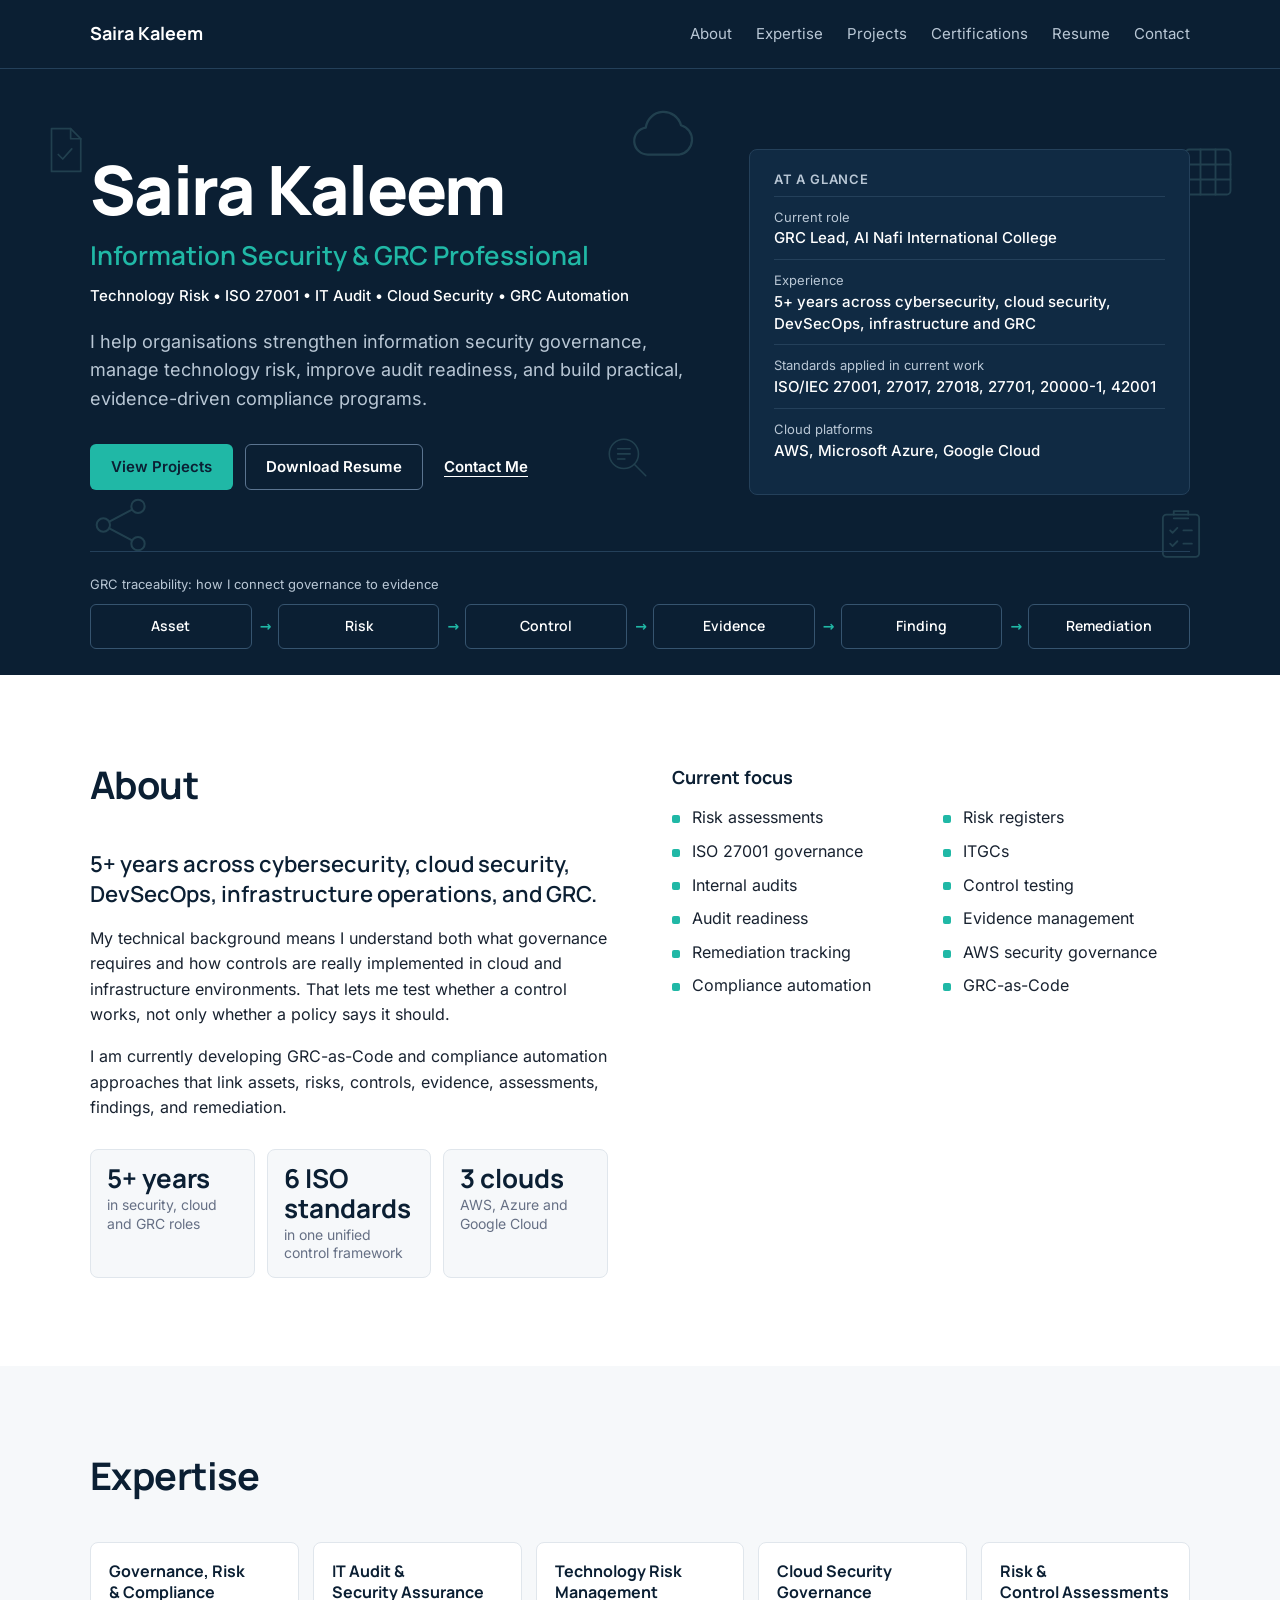
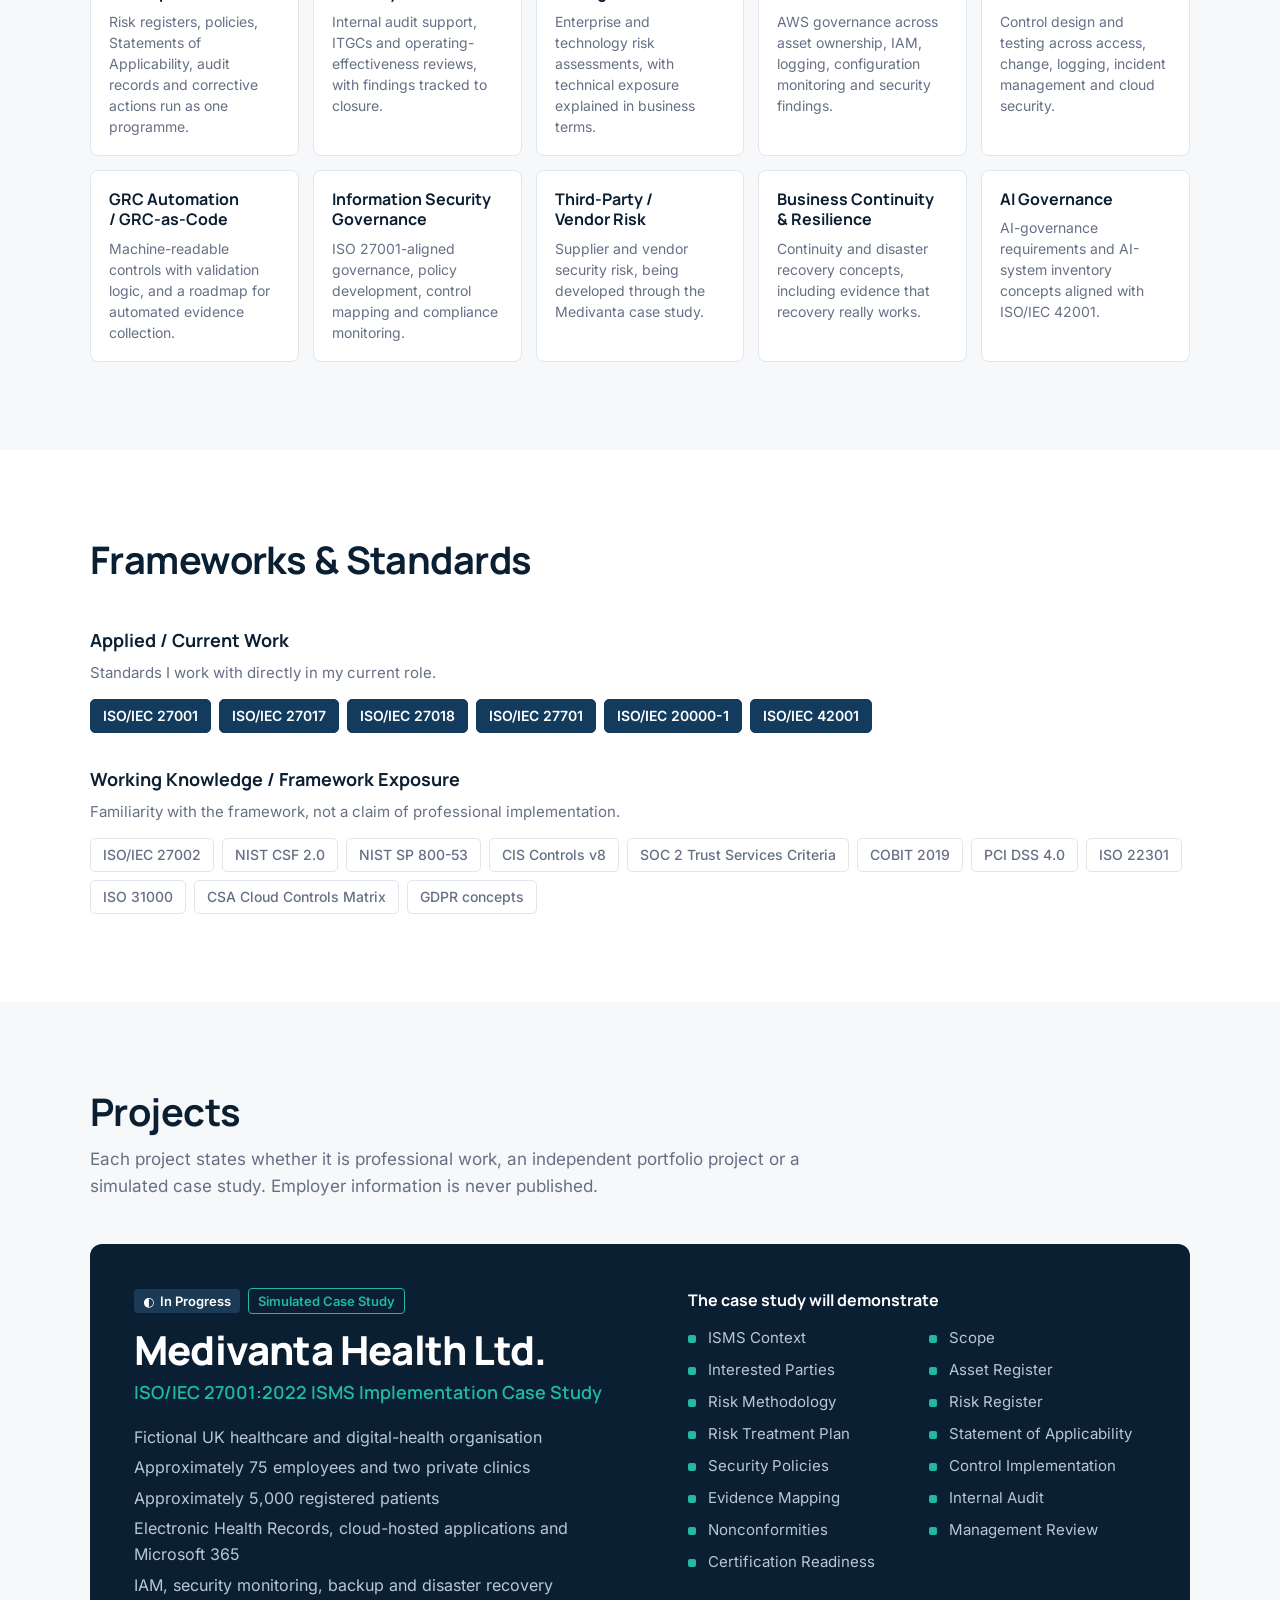
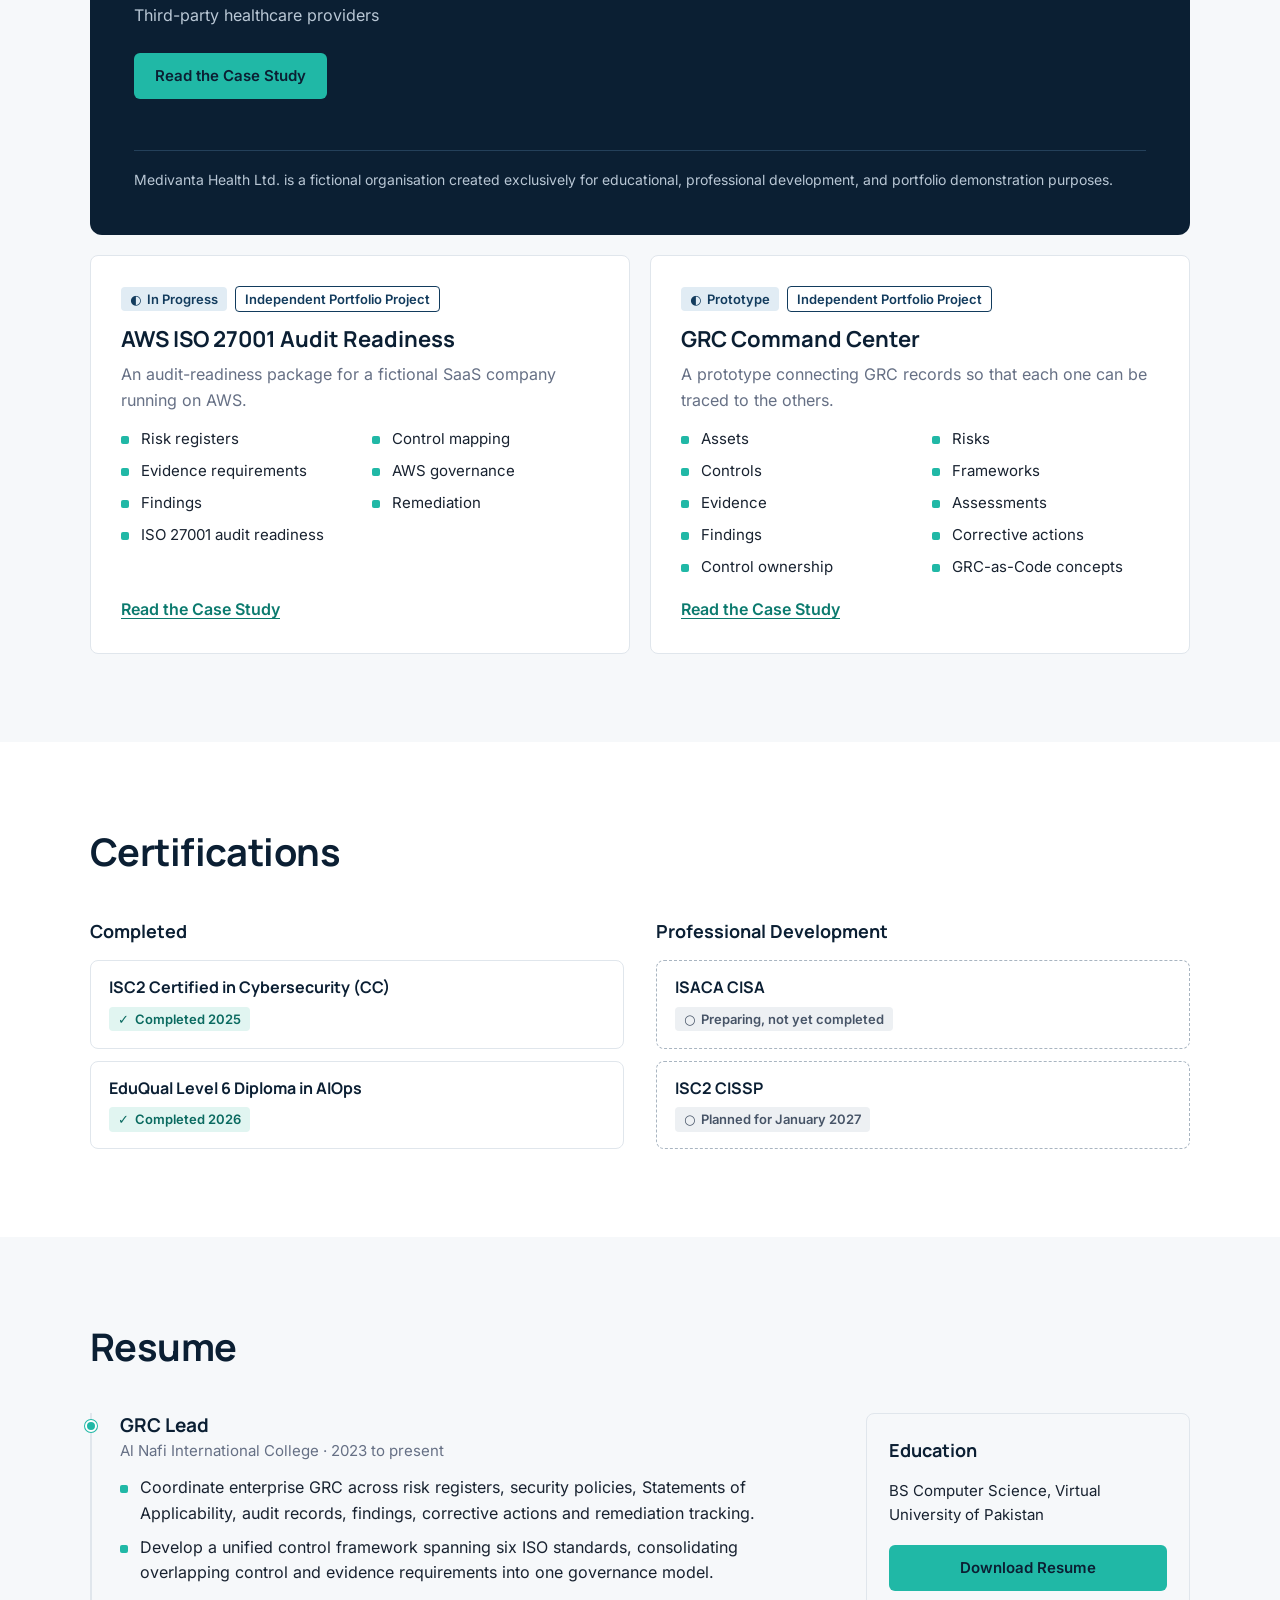
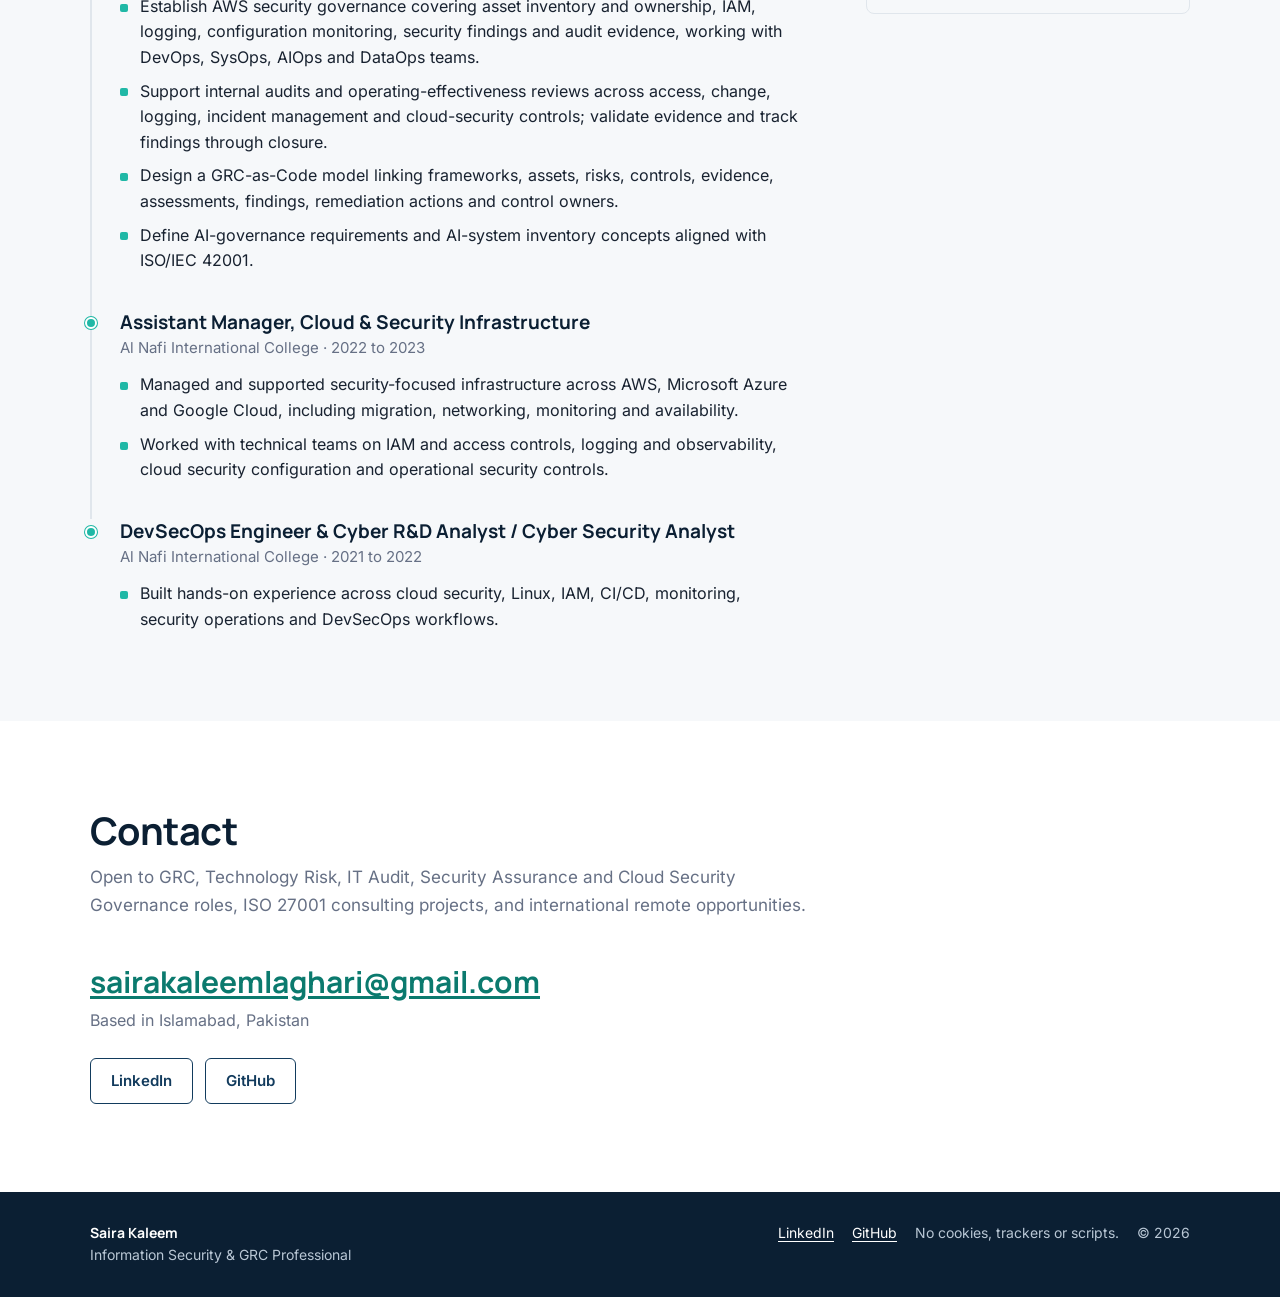
==== commit 54d813ee: "Add subtle floating background icons and card hover CSS only, with motion disabled for reduced-motio" ====
--- a/index.html
+++ b/index.html
@@ -38,6 +38,7 @@
 
 <main id="main">
   <section class="hero" id="top">
+    <div class="float-icons" aria-hidden="true"><span class="fi fi-1"></span><span class="fi fi-2"></span><span class="fi fi-3"></span><span class="fi fi-4"></span><span class="fi fi-5"></span><span class="fi fi-6"></span></div>
     <div class="wrap hero-grid">
       <div>
         <h1>Saira Kaleem</h1>
--- a/assets/styles.css
+++ b/assets/styles.css
@@ -79,6 +79,21 @@
 .glance dt { color: var(--on-navy-muted); font-size: 0.8125rem; }
 .glance dd { color: var(--on-navy); font-size: 0.9375rem; font-weight: 500; line-height: 1.45; }
 
+/* Floating background icons on navy sections: CSS only, moving by transform alone */
+.hero, .cs-head { position: relative; overflow: hidden; }
+.hero > .wrap, .cs-head > .wrap { position: relative; z-index: 1; }
+.float-icons { position: absolute; inset: 0; contain: paint; pointer-events: none; }
+.fi { position: absolute; width: var(--fi-size, 56px); height: var(--fi-size, 56px); background: center / contain no-repeat; opacity: 0.17; animation: fi-drift-a 44s ease-in-out infinite alternate; }
+.fi:nth-child(even) { animation-name: fi-drift-b; }
+.fi-1 { background-image: url("icons/document-check.svg"); top: 9%; left: 3%; --fi-size: 54px; animation-duration: 46s; animation-delay: -6s; }
+.fi-2 { background-image: url("icons/trace-nodes.svg"); top: 70%; left: 7%; --fi-size: 64px; animation-duration: 54s; animation-delay: -20s; }
+.fi-3 { background-image: url("icons/cloud.svg"); top: 5%; left: 49%; --fi-size: 72px; animation-duration: 60s; animation-delay: -12s; }
+.fi-4 { background-image: url("icons/audit-search.svg"); top: 60%; left: 47%; --fi-size: 50px; animation-duration: 42s; animation-delay: -30s; }
+.fi-5 { background-image: url("icons/risk-grid.svg"); top: 12%; left: 92%; --fi-size: 60px; animation-duration: 50s; animation-delay: -16s; }
+.fi-6 { background-image: url("icons/checklist.svg"); top: 72%; left: 90%; --fi-size: 58px; animation-duration: 56s; animation-delay: -36s; }
+@keyframes fi-drift-a { from { transform: translate3d(0, 0, 0) rotate(-4deg); } to { transform: translate3d(34px, -38px, 0) rotate(6deg); } }
+@keyframes fi-drift-b { from { transform: translate3d(0, 0, 0) rotate(5deg); } to { transform: translate3d(-30px, 34px, 0) rotate(-5deg); } }
+
 /* Flow: traceability chain, audit workflow, lifecycle */
 .flow { display: flex; }
 .flow li { position: relative; flex: 1 1 0; min-width: 0; padding: 12px 14px; font: 600 0.875rem/1.3 var(--display); text-align: center; background: var(--white); border: 1px solid var(--line); border-radius: 6px; color: var(--navy); }
@@ -120,6 +135,8 @@
 /* Expertise */
 .expertise-grid { display: grid; grid-template-columns: repeat(5, minmax(0, 1fr)); gap: 14px; }
 .expertise-card { background: var(--white); border: 1px solid var(--line); border-radius: var(--radius); padding: 18px; }
+.expertise-card, .project-card, .certification-card { transition: transform 0.2s ease, border-color 0.2s ease, box-shadow 0.2s ease; }
+.expertise-card:hover, .project-card:hover, .certification-card:hover { transform: translateY(-2px); border-color: var(--teal); box-shadow: 0 8px 22px rgba(11, 31, 51, 0.08); }
 .expertise-card h3 { font-size: 1rem; line-height: 1.3; font-weight: 700; margin-bottom: 8px; }
 .expertise-card p { font-size: 0.875rem; line-height: 1.5; color: var(--muted); }
 
@@ -285,6 +302,10 @@
   .flow-steps li + li::before { content: none; }
   .btn { flex: 1 1 auto; }
   .btn-link-dark { flex: 0 1 auto; }
+  .fi-2, .fi-3, .fi-4, .fi-6 { display: none; }
+  .fi { opacity: 0.13; }
+  .fi-1 { top: 2%; left: 66%; --fi-size: 44px; }
+  .fi-5 { top: 4%; left: 85%; --fi-size: 44px; }
   .arch-row { grid-template-columns: minmax(0, 1fr); gap: 6px; }
   .model { grid-template-columns: repeat(2, minmax(0, 1fr)); }
 }
@@ -295,5 +316,7 @@
 }
 @media (prefers-reduced-motion: reduce) {
   html { scroll-behavior: auto; }
-  .btn { transition: none; }
-}
+  .btn, .expertise-card, .project-card, .certification-card { transition: none; }
+  .expertise-card:hover, .project-card:hover, .certification-card:hover { transform: none; }
+  .fi { animation: none; }
+}
